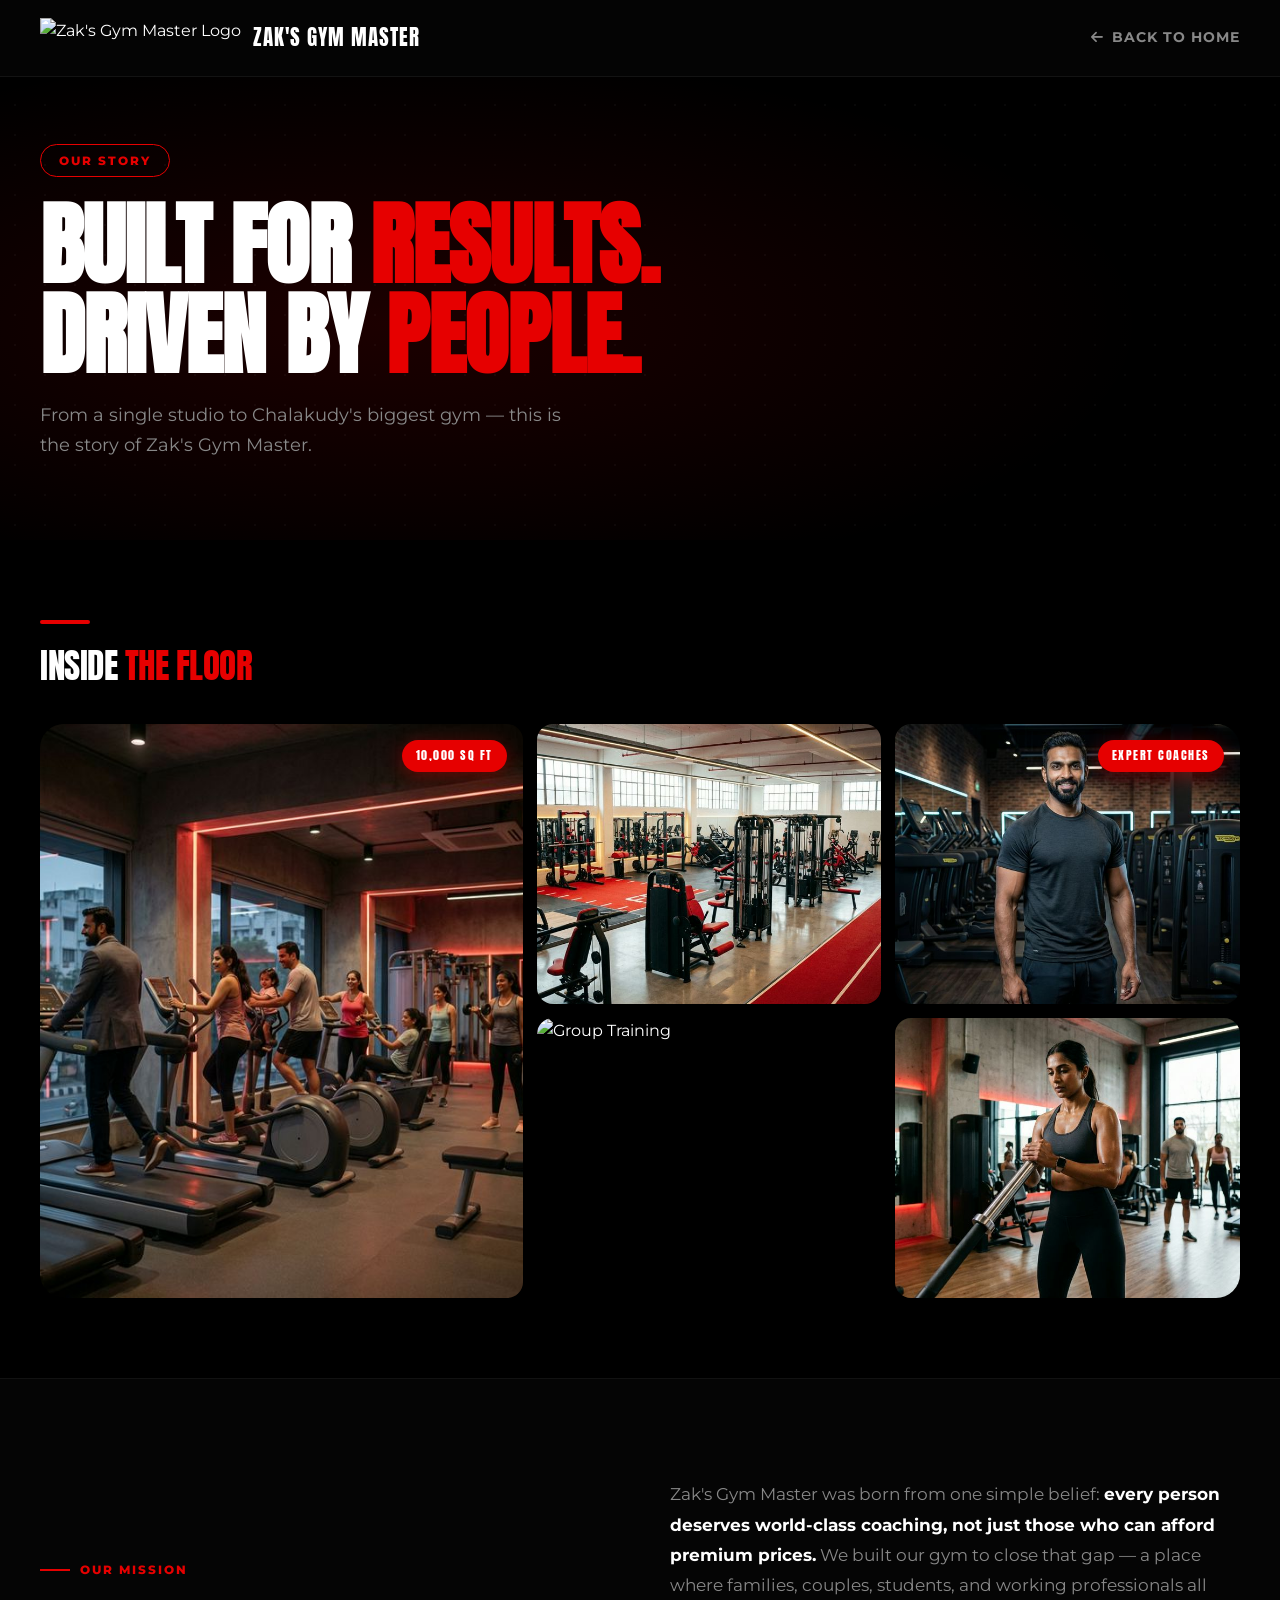
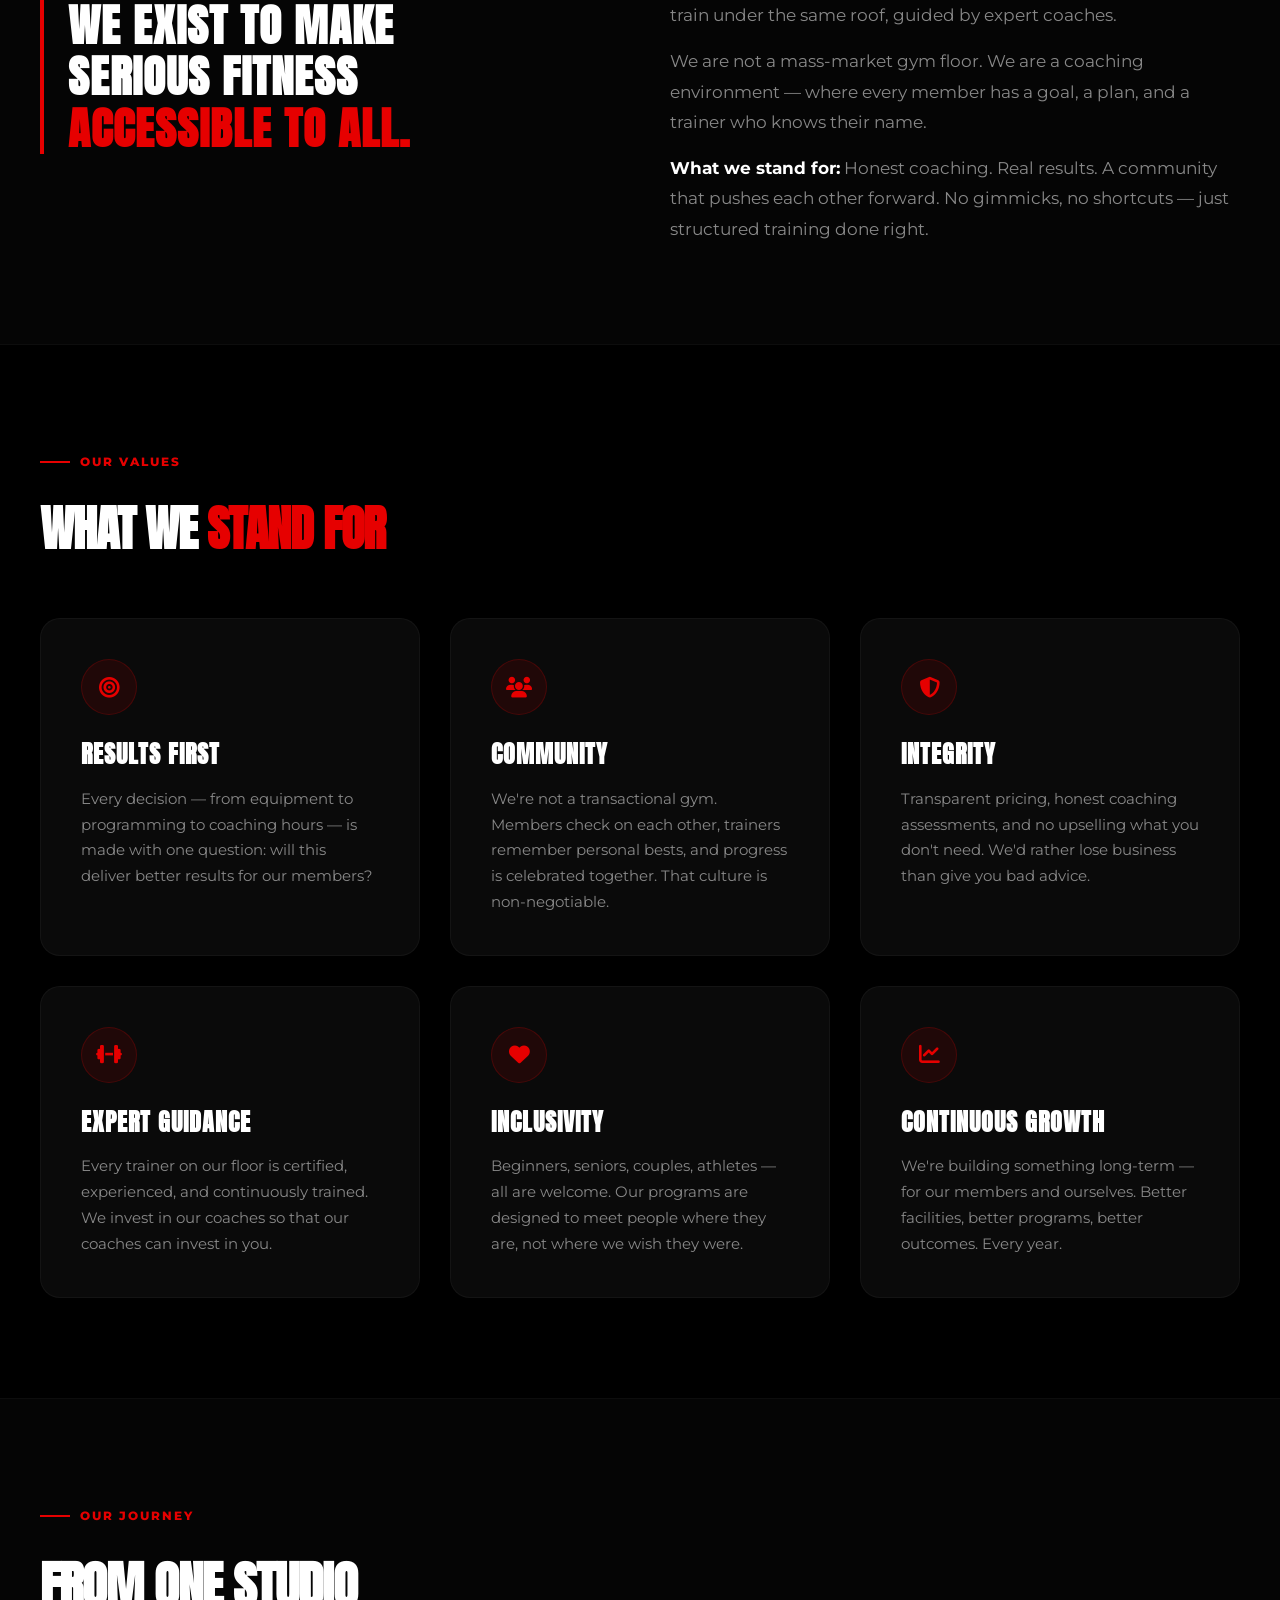
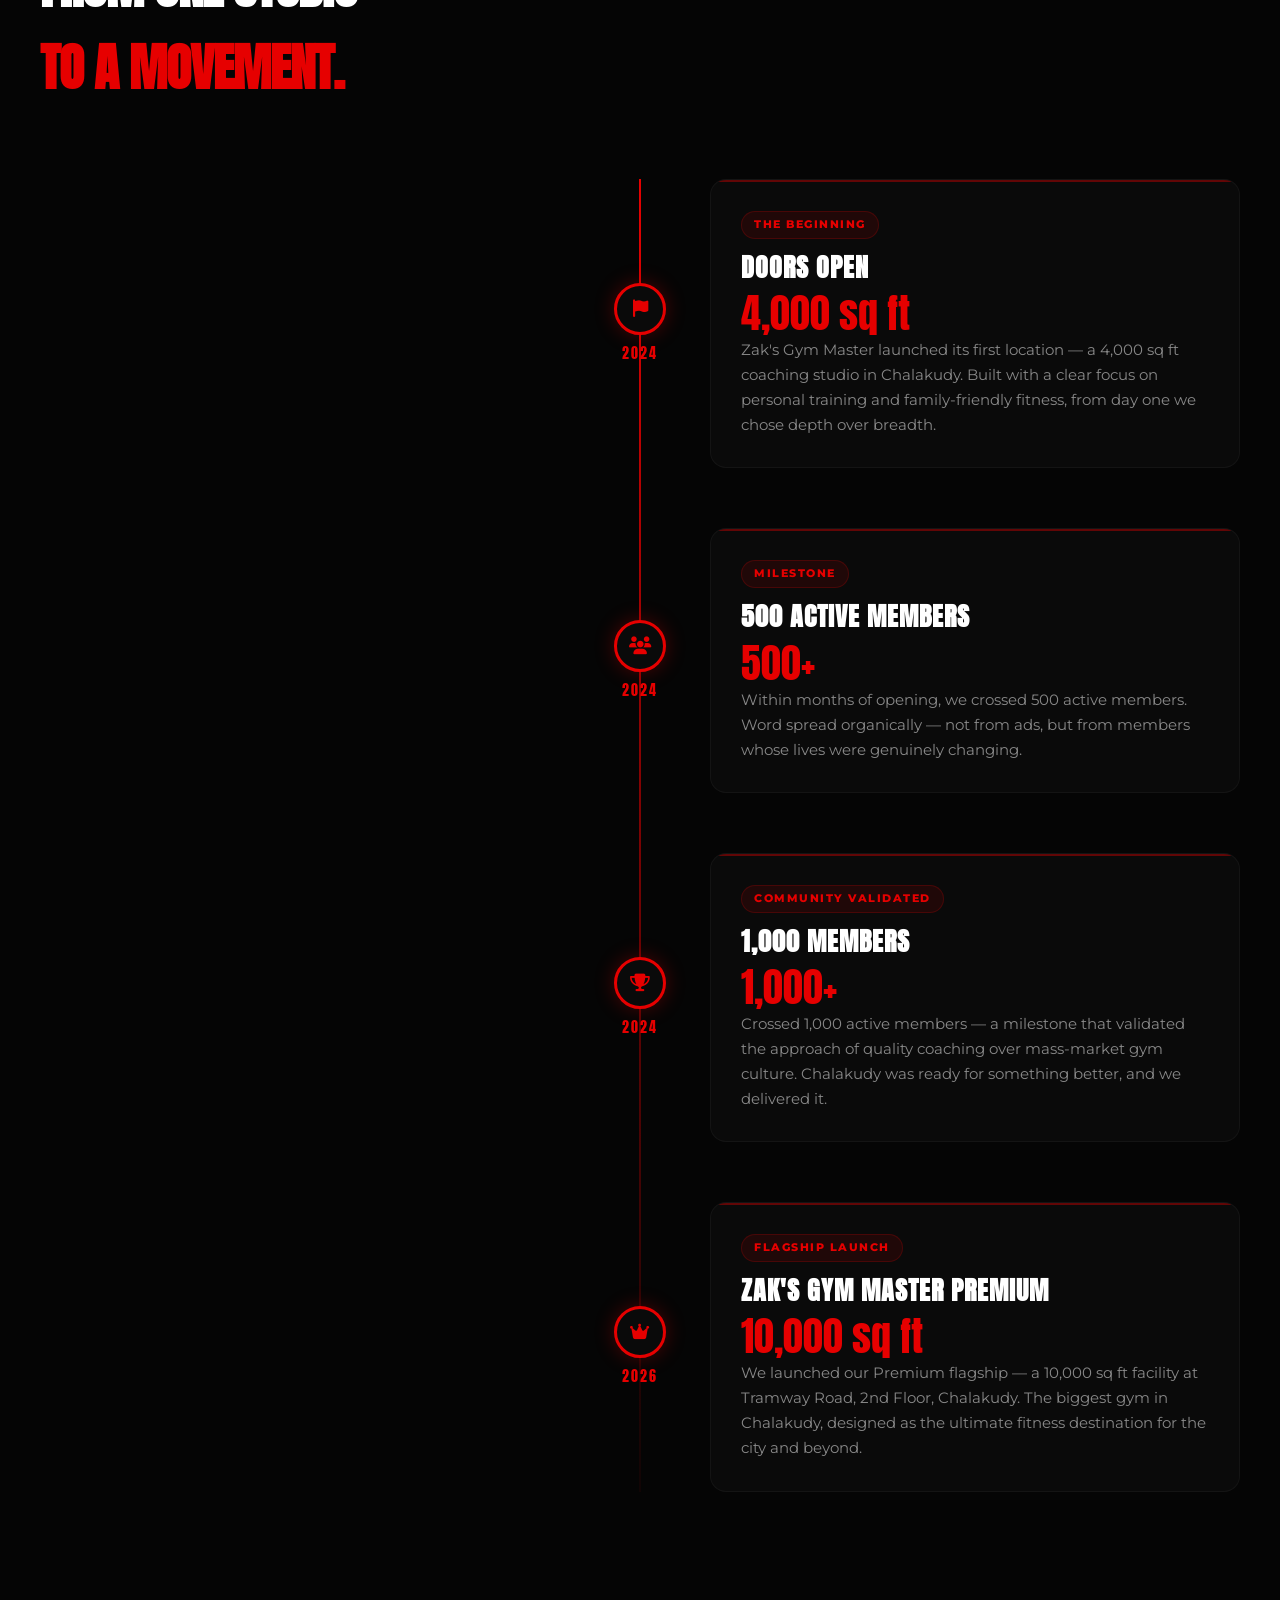
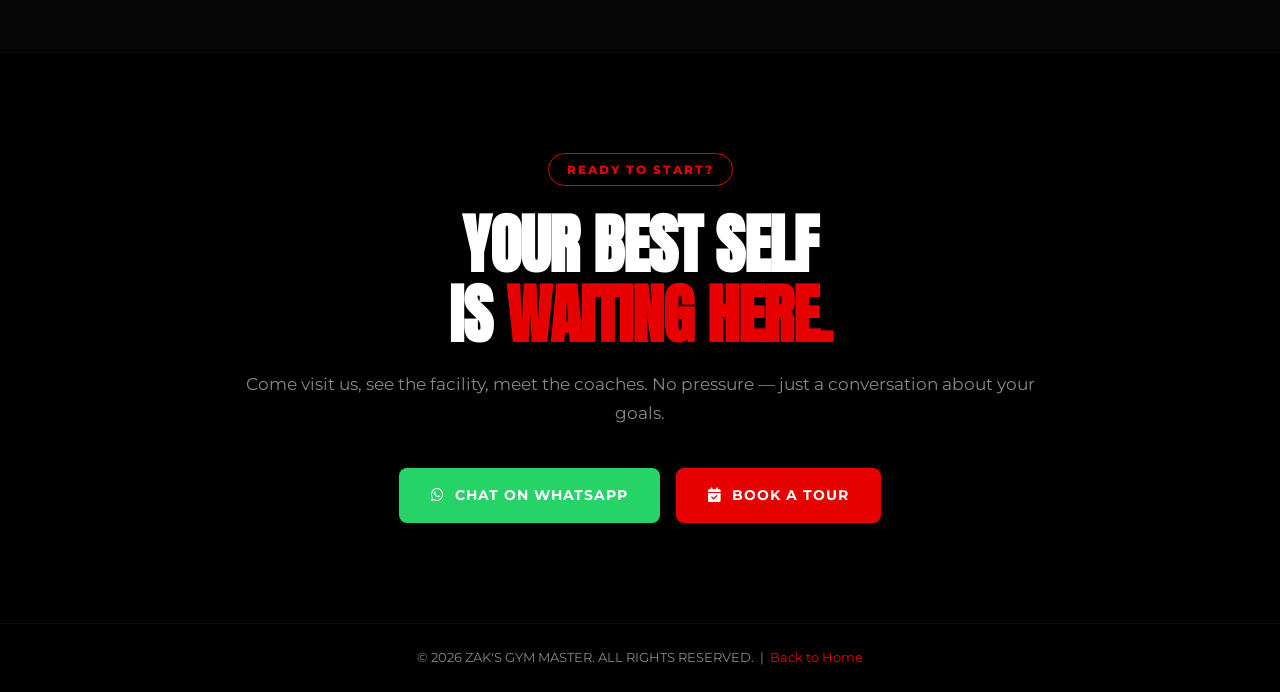
==== about.html @ ef3f268d "Fix favicon aspect ratio with square icon assets" ====
<!DOCTYPE html>
<html lang="en">

<head>
    <meta charset="UTF-8">
    <meta name="viewport" content="width=device-width, initial-scale=1.0">
    <title>About Us | Zak's Gym Master</title>
    <meta name="description" content="Learn the story behind Zak's Gym Master — our mission, values, and the journey from a 4,000 sq ft studio to Chalakudy's biggest gym at 10,000 sq ft.">
    <link rel="icon" type="image/png" sizes="32x32" href="favicon-32x32.png">
    <link rel="icon" type="image/png" href="favicon.png">
    <link rel="apple-touch-icon" sizes="180x180" href="apple-touch-icon.png">

    <!-- Google Fonts -->
    <link rel="preconnect" href="https://fonts.googleapis.com">
    <link rel="preconnect" href="https://fonts.gstatic.com" crossorigin>
    <link href="https://fonts.googleapis.com/css2?family=Anton&family=Inter:wght@400;500;600&family=Montserrat:wght@600;700;800;900&display=swap" rel="stylesheet">

    <!-- FontAwesome -->
    <link rel="stylesheet" href="https://cdnjs.cloudflare.com/ajax/libs/font-awesome/6.4.0/css/all.min.css">

    <!-- Shared CSS -->
    <link rel="stylesheet" href="style.css">

    <style>
        /* ─── Page-level resets & tokens ─── */
        :root {
            --primary-red: #e60000;
            --bg-black: #050505;
            --bg-card: #0a0a0a;
            --text-white: #ffffff;
            --text-gray: #888;
            --font-display: 'Anton', sans-serif;
            --font-body: 'Montserrat', sans-serif;
        }
        *, *::before, *::after { box-sizing: border-box; margin: 0; padding: 0; }
        body { background: var(--bg-black); color: var(--text-white); font-family: var(--font-body); }

        /* ─── Nav (minimal, consistent with main) ─── */
        .about-nav {
            position: fixed; top: 0; left: 0; right: 0; z-index: 1000;
            background: rgba(5,5,5,0.95);
            backdrop-filter: blur(20px);
            border-bottom: 1px solid rgba(255,255,255,0.06);
            padding: 18px 40px;
            display: flex; align-items: center; justify-content: space-between;
        }
        .about-nav .logo-wrap { display: flex; align-items: center; gap: 12px; text-decoration: none; }
        .about-nav .logo-wrap img { height: 40px; }
        .about-nav .logo-wrap span {
            font-family: var(--font-display); font-size: 1.3rem; color: #fff; letter-spacing: 1px;
        }
        .about-nav .back-btn {
            display: inline-flex; align-items: center; gap: 8px;
            color: var(--text-gray); text-decoration: none; font-size: 0.85rem;
            font-weight: 700; text-transform: uppercase; letter-spacing: 1px;
            transition: color 0.3s;
        }
        .about-nav .back-btn:hover { color: #fff; }

        /* ─── Hero ─── */
        .about-hero {
            min-height: 60vh;
            display: flex; align-items: flex-end;
            padding: 140px 40px 80px;
            position: relative; overflow: hidden;
            background: #000;
        }
        .about-hero::before {
            content: '';
            position: absolute; inset: 0;
            background: radial-gradient(ellipse at 30% 60%, rgba(230,0,0,0.12) 0%, transparent 60%);
        }
        .about-hero-grid-bg {
            position: absolute; inset: 0; opacity: 0.04;
            background-image: radial-gradient(rgba(255,255,255,0.8) 1px, transparent 1px);
            background-size: 30px 30px;
        }
        .about-hero-content { position: relative; z-index: 2; max-width: 1200px; margin: 0 auto; width:100%; }
        .about-hero-eyebrow {
            display: inline-block;
            border: 1px solid var(--primary-red); color: var(--primary-red);
            font-size: 0.75rem; font-weight: 800; letter-spacing: 2px; text-transform: uppercase;
            padding: 6px 18px; border-radius: 50px; margin-bottom: 24px;
        }
        .about-hero-title {
            font-family: var(--font-display);
            font-size: clamp(3rem, 7vw, 6rem);
            line-height: 1; text-transform: uppercase; letter-spacing: -1px;
            margin-bottom: 20px;
        }
        .about-hero-title .red { color: var(--primary-red); }
        .about-hero-subtitle {
            color: var(--text-gray); font-size: 1.1rem; max-width: 550px; line-height: 1.7;
        }

        /* ─── Sections ─── */
        .about-section { padding: 100px 40px; }
        .about-section .inner { max-width: 1200px; margin: 0 auto; }

        /* ─── Section label ─── */
        .section-label {
            display: inline-flex; align-items: center; gap: 10px;
            color: var(--primary-red); font-size: 0.75rem; font-weight: 800;
            letter-spacing: 2px; text-transform: uppercase; margin-bottom: 20px;
        }
        .section-label::before {
            content: ''; display: block; width: 30px; height: 2px;
            background: var(--primary-red);
        }

        /* ─── Mission ─── */
        .mission-grid {
            display: grid; grid-template-columns: 1fr 1fr; gap: 60px; align-items: center;
        }
        @media(max-width:900px){ .mission-grid { grid-template-columns: 1fr; } }

        .mission-quote {
            font-family: var(--font-display);
            font-size: clamp(2rem, 3.5vw, 3rem);
            line-height: 1.15; text-transform: uppercase;
            border-left: 4px solid var(--primary-red); padding-left: 24px;
        }
        .mission-body { color: var(--text-gray); font-size: 1.05rem; line-height: 1.8; }
        .mission-body p + p { margin-top: 16px; }
        .mission-body strong { color: #fff; }

        /* ─── Values ─── */
        .values-section { background: #000; border-top: 1px solid rgba(255,255,255,0.05); border-bottom: 1px solid rgba(255,255,255,0.05); }
        .values-grid {
            display: grid; grid-template-columns: repeat(3, 1fr); gap: 30px; margin-top: 50px;
        }
        @media(max-width:900px){ .values-grid { grid-template-columns: 1fr; } }

        .value-card {
            background: var(--bg-card);
            border: 1px solid rgba(255,255,255,0.04);
            border-radius: 20px; padding: 40px;
            position: relative; overflow: hidden;
            transition: all 0.4s ease;
        }
        .value-card::before {
            content: ''; position: absolute; top: 0; left: 0; right: 0; height: 3px;
            background: var(--primary-red); opacity: 0; transition: opacity 0.4s;
        }
        .value-card:hover { border-color: rgba(230,0,0,0.25); transform: translateY(-6px); }
        .value-card:hover::before { opacity: 1; }

        .value-icon {
            width: 56px; height: 56px; border-radius: 50%;
            background: rgba(230,0,0,0.1); border: 1px solid rgba(230,0,0,0.2);
            display: flex; align-items: center; justify-content: center;
            color: var(--primary-red); font-size: 1.3rem; margin-bottom: 20px;
            transition: all 0.4s;
        }
        .value-card:hover .value-icon { background: var(--primary-red); color: #fff; }

        .value-title {
            font-family: var(--font-display); font-size: 1.5rem;
            text-transform: uppercase; margin-bottom: 12px;
        }
        .value-desc { color: var(--text-gray); font-size: 0.95rem; line-height: 1.7; }

        /* ─── Timeline ─── */
        .timeline-section { background: var(--bg-black); }
        .timeline-title {
            font-family: var(--font-display);
            font-size: clamp(2rem, 4vw, 3.5rem);
            text-transform: uppercase; letter-spacing: -1px;
            margin-bottom: 70px;
        }
        .timeline { position: relative; }
        .timeline::before {
            content: ''; position: absolute;
            left: 50%; transform: translateX(-50%);
            top: 0; bottom: 0; width: 2px;
            background: linear-gradient(to bottom, var(--primary-red), rgba(230,0,0,0.05));
        }
        @media(max-width:768px){ .timeline::before { left: 20px; } }

        .timeline-item {
            display: grid; grid-template-columns: 1fr 60px 1fr;
            gap: 0; align-items: center; margin-bottom: 60px;
        }
        @media(max-width:768px){
            .timeline-item { grid-template-columns: 60px 1fr; }
            .timeline-left { display: none; }
        }

        .timeline-left { text-align: right; padding-right: 40px; }
        .timeline-right { padding-left: 40px; }
        .timeline-item.alt .timeline-left { order: 3; text-align: left; padding-left: 40px; padding-right: 0; }
        .timeline-item.alt .timeline-center { order: 2; }
        .timeline-item.alt .timeline-right { order: 1; text-align: right; padding-right: 40px; padding-left: 0; }
        @media(max-width:768px){
            .timeline-item.alt .timeline-left { display: none; }
            .timeline-item.alt .timeline-right { order: 2; text-align: left; padding-left: 40px; padding-right: 0; }
            .timeline-item.alt .timeline-center { order: 1; }
        }

        .timeline-center { display: flex; flex-direction: column; align-items: center; position: relative; }
        .timeline-dot {
            width: 52px; height: 52px; border-radius: 50%;
            background: var(--bg-card); border: 3px solid var(--primary-red);
            display: flex; align-items: center; justify-content: center;
            color: var(--primary-red); font-size: 1.1rem;
            box-shadow: 0 0 20px rgba(230,0,0,0.3); z-index: 2;
            flex-shrink: 0;
        }
        .timeline-year {
            font-family: var(--font-display); font-size: 0.85rem;
            color: var(--primary-red); letter-spacing: 2px; text-transform: uppercase;
            margin-top: 8px; white-space: nowrap;
        }

        .timeline-card {
            background: var(--bg-card); border: 1px solid rgba(255,255,255,0.04);
            border-radius: 16px; padding: 30px;
            transition: all 0.4s; position:relative; overflow:hidden;
        }
        .timeline-card::after {
            content:''; position:absolute; top:0; left:0; right:0; height:2px;
            background: var(--primary-red); opacity:0.4;
        }
        .timeline-card:hover { border-color: rgba(230,0,0,0.3); transform: scale(1.02); }
        .timeline-card .tc-tag {
            display: inline-block; background: rgba(230,0,0,0.1); border: 1px solid rgba(230,0,0,0.2);
            color: var(--primary-red); font-size: 0.7rem; font-weight: 800;
            letter-spacing: 1.5px; text-transform: uppercase; padding: 4px 12px;
            border-radius: 50px; margin-bottom: 14px;
        }
        .timeline-card h3 {
            font-family: var(--font-display); font-size: 1.6rem;
            text-transform: uppercase; line-height: 1.1; margin-bottom: 10px;
        }
        .timeline-card p { color: var(--text-gray); font-size: 0.95rem; line-height: 1.65; }
        .timeline-card .stat {
            font-family: var(--font-display); font-size: 2.5rem;
            color: var(--primary-red); line-height: 1; margin: 12px 0 4px;
        }

        /* ─── CTA Banner ─── */
        .about-cta-section {
            padding: 100px 40px;
            background: #000;
            border-top: 1px solid rgba(255,255,255,0.05);
        }
        .about-cta-inner {
            max-width: 800px; margin: 0 auto; text-align: center;
        }
        .about-cta-title {
            font-family: var(--font-display); font-size: clamp(2.5rem, 5vw, 4rem);
            text-transform: uppercase; letter-spacing: -1px; line-height: 1.1;
            margin-bottom: 20px;
        }
        .about-cta-title .red { color: var(--primary-red); }
        .about-cta-sub {
            color: var(--text-gray); font-size: 1.05rem; line-height: 1.7; margin-bottom: 40px;
        }
        .cta-row { display: flex; gap: 16px; justify-content: center; flex-wrap: wrap; }

        .btn-wa {
            display: inline-flex; align-items: center; gap: 10px;
            background: #25D366; color: #fff;
            padding: 16px 32px; border-radius: 8px;
            font-family: var(--font-body); font-weight: 700; font-size: 0.9rem;
            text-transform: uppercase; letter-spacing: 1px; text-decoration: none;
            transition: all 0.3s;
        }
        .btn-wa:hover { background: #1ebe5c; box-shadow: 0 10px 20px rgba(37,211,102,0.3); transform: translateY(-2px); }

        .btn-tour {
            display: inline-flex; align-items: center; gap: 10px;
            background: var(--primary-red); color: #fff;
            padding: 16px 32px; border-radius: 8px;
            font-family: var(--font-body); font-weight: 700; font-size: 0.9rem;
            text-transform: uppercase; letter-spacing: 1px; text-decoration: none;
            transition: all 0.3s;
        }
        .btn-tour:hover { background: #cc0000; box-shadow: 0 10px 20px rgba(230,0,0,0.3); transform: translateY(-2px); }

        /* ─── Footer strip ─── */
        .about-footer {
            background: #000; border-top: 1px solid rgba(255,255,255,0.05);
            padding: 24px 40px; text-align: center;
            color: var(--text-gray); font-size: 0.8rem;
        }
        .about-footer a { color: var(--primary-red); text-decoration: none; }
    </style>
</head>

<body>

    <!-- Nav -->
    <nav class="about-nav">
        <a href="index.html" class="logo-wrap">
            <img src="gymmaster.png" alt="Zak's Gym Master Logo">
            <span>ZAK'S GYM MASTER</span>
        </a>
        <a href="index.html" class="back-btn">
            <i class="fas fa-arrow-left"></i> Back to Home
        </a>
    </nav>

    <!-- Hero -->
    <section class="about-hero">
        <div class="about-hero-grid-bg"></div>
        <div class="about-hero-content">
            <div class="about-hero-eyebrow">Our Story</div>
            <h1 class="about-hero-title">
                Built For <span class="red">Results.</span><br>Driven By <span class="red">People.</span>
            </h1>
            <p class="about-hero-subtitle">
                From a single studio to Chalakudy's biggest gym — this is the story of Zak's Gym Master.
            </p>
        </div>
    </section>

    <!-- Image Collage -->
    <section style="background:#000; padding: 80px 40px;">
        <div style="max-width:1200px; margin:0 auto;">

            <style>
                .collage-grid {
                    display: grid;
                    grid-template-columns: 1.4fr 1fr 1fr;
                    grid-template-rows: 280px 280px;
                    gap: 14px;
                    border-radius: 24px;
                    overflow: hidden;
                }
                @media(max-width:768px){
                    .collage-grid {
                        grid-template-columns: 1fr 1fr;
                        grid-template-rows: 220px 220px 220px;
                    }
                }
                @media(max-width:480px){
                    .collage-grid { grid-template-columns: 1fr; grid-template-rows: auto; }
                }
                .collage-cell {
                    position: relative; overflow: hidden; border-radius: 16px;
                    cursor: pointer;
                }
                .collage-cell img {
                    width: 100%; height: 100%; object-fit: cover;
                    transition: transform 0.6s ease;
                    display: block;
                }
                .collage-cell:hover img { transform: scale(1.07); }
                .collage-cell .overlay {
                    position: absolute; inset:0;
                    background: linear-gradient(to top, rgba(0,0,0,0.7) 0%, transparent 50%);
                    opacity: 0; transition: opacity 0.4s;
                }
                .collage-cell:hover .overlay { opacity: 1; }
                .collage-cell .cell-label {
                    position: absolute; bottom: 16px; left: 18px; right: 18px;
                    font-family: var(--font-display); font-size: 1.1rem; color: #fff;
                    text-transform: uppercase; letter-spacing: 1px;
                    opacity: 0; transform: translateY(10px); transition: all 0.4s;
                }
                .collage-cell:hover .cell-label { opacity: 1; transform: translateY(0); }

                /* big hero cell spans 2 rows */
                .collage-cell-hero { grid-row: span 2; }

                /* stat badge */
                .collage-badge {
                    position: absolute; top: 16px; right: 16px;
                    background: var(--primary-red); color: #fff;
                    font-family: var(--font-display); font-size: 0.75rem;
                    letter-spacing: 1.5px; text-transform: uppercase;
                    padding: 6px 14px; border-radius: 50px;
                    box-shadow: 0 4px 20px rgba(230,0,0,0.4);
                }
                /* red line accent */
                .collage-accent-bar {
                    width: 50px; height: 4px; background: var(--primary-red);
                    border-radius: 2px; margin-bottom: 14px;
                }
            </style>

            <div class="collage-accent-bar"></div>
            <p style="font-family:var(--font-display); font-size:clamp(1.5rem,3vw,2.2rem);
                      text-transform:uppercase; letter-spacing:-0.5px; margin-bottom:30px;">
                Inside <span style="color:var(--primary-red);">The Floor</span>
            </p>

            <div class="collage-grid">

                <!-- Big hero cell — left, spans 2 rows -->
                <div class="collage-cell collage-cell-hero">
                    <img src="assets/gym_hero_indian_1771616473307.png" alt="Zak's Gym Master floor">
                    <div class="overlay"></div>
                    <div class="collage-badge">10,000 sq ft</div>
                    <div class="cell-label">The Main Floor</div>
                </div>

                <!-- Top-right -->
                <div class="collage-cell">
                    <img src="assets/gym_interior_red_machines_1771619361464.png" alt="Equipment">
                    <div class="overlay"></div>
                    <div class="cell-label">Premium Equipment</div>
                </div>

                <!-- Top far-right -->
                <div class="collage-cell">
                    <img src="assets/indian_premium_trainer_1771621158771.png" alt="Personal Training">
                    <div class="overlay"></div>
                    <div class="collage-badge">Expert Coaches</div>
                    <div class="cell-label">1-on-1 Training</div>
                </div>

                <!-- Bottom-right -->
                <div class="collage-cell">
                    <img src="assets/indian_group_training_premium.png" alt="Group Training">
                    <div class="overlay"></div>
                    <div class="cell-label">Group Training</div>
                </div>

                <!-- Bottom far-right -->
                <div class="collage-cell">
                    <img src="assets/indian_lady_training_gym_1771619327419.png" alt="Members Training">
                    <div class="overlay"></div>
                    <div class="cell-label">For Everyone</div>
                </div>

            </div>
        </div>
    </section>

    <!-- Mission -->

    <section class="about-section" style="background: var(--bg-black); border-top: 1px solid rgba(255,255,255,0.05);">
        <div class="inner">
            <div class="mission-grid">
                <div>
                    <div class="section-label">Our Mission</div>
                    <h2 class="mission-quote">
                        We exist to make<br>serious fitness<br><span style="color:var(--primary-red);">accessible to all.</span>
                    </h2>
                </div>
                <div class="mission-body">
                    <p>Zak's Gym Master was born from one simple belief: <strong>every person deserves world-class coaching, not just those who can afford premium prices.</strong> We built our gym to close that gap — a place where families, couples, students, and working professionals all train under the same roof, guided by expert coaches.</p>
                    <p>We are not a mass-market gym floor. We are a coaching environment — where every member has a goal, a plan, and a trainer who knows their name.</p>
                    <p><strong>What we stand for:</strong> Honest coaching. Real results. A community that pushes each other forward. No gimmicks, no shortcuts — just structured training done right.</p>
                </div>
            </div>
        </div>
    </section>

    <!-- Values -->
    <section class="about-section values-section">
        <div class="inner">
            <div class="section-label">Our Values</div>
            <h2 style="font-family:var(--font-display); font-size:clamp(2rem,4vw,3rem); text-transform:uppercase; letter-spacing:-1px; margin-bottom:0;">
                What We <span style="color:var(--primary-red);">Stand For</span>
            </h2>
            <div class="values-grid">
                <div class="value-card">
                    <div class="value-icon"><i class="fas fa-bullseye"></i></div>
                    <h3 class="value-title">Results First</h3>
                    <p class="value-desc">Every decision — from equipment to programming to coaching hours — is made with one question: will this deliver better results for our members?</p>
                </div>
                <div class="value-card">
                    <div class="value-icon"><i class="fas fa-users"></i></div>
                    <h3 class="value-title">Community</h3>
                    <p class="value-desc">We're not a transactional gym. Members check on each other, trainers remember personal bests, and progress is celebrated together. That culture is non-negotiable.</p>
                </div>
                <div class="value-card">
                    <div class="value-icon"><i class="fas fa-shield-alt"></i></div>
                    <h3 class="value-title">Integrity</h3>
                    <p class="value-desc">Transparent pricing, honest coaching assessments, and no upselling what you don't need. We'd rather lose business than give you bad advice.</p>
                </div>
                <div class="value-card">
                    <div class="value-icon"><i class="fas fa-dumbbell"></i></div>
                    <h3 class="value-title">Expert Guidance</h3>
                    <p class="value-desc">Every trainer on our floor is certified, experienced, and continuously trained. We invest in our coaches so that our coaches can invest in you.</p>
                </div>
                <div class="value-card">
                    <div class="value-icon"><i class="fas fa-heart"></i></div>
                    <h3 class="value-title">Inclusivity</h3>
                    <p class="value-desc">Beginners, seniors, couples, athletes — all are welcome. Our programs are designed to meet people where they are, not where we wish they were.</p>
                </div>
                <div class="value-card">
                    <div class="value-icon"><i class="fas fa-chart-line"></i></div>
                    <h3 class="value-title">Continuous Growth</h3>
                    <p class="value-desc">We're building something long-term — for our members and ourselves. Better facilities, better programs, better outcomes. Every year.</p>
                </div>
            </div>
        </div>
    </section>

    <!-- Timeline -->
    <section class="about-section timeline-section">
        <div class="inner">
            <div class="section-label">Our Journey</div>
            <h2 class="timeline-title">From One Studio<br><span style="color:var(--primary-red);">To A Movement.</span></h2>
            <div class="timeline">

                <!-- 1: Founded -->
                <div class="timeline-item">
                    <div class="timeline-left">
                        <!-- empty on right-side items -->
                    </div>
                    <div class="timeline-center">
                        <div class="timeline-dot"><i class="fas fa-flag"></i></div>
                        <div class="timeline-year">2024</div>
                    </div>
                    <div class="timeline-right">
                        <div class="timeline-card">
                            <span class="tc-tag">The Beginning</span>
                            <h3>Doors Open</h3>
                            <div class="stat">4,000 sq ft</div>
                            <p>Zak's Gym Master launched its first location — a 4,000 sq ft coaching studio in Chalakudy. Built with a clear focus on personal training and family-friendly fitness, from day one we chose depth over breadth.</p>
                        </div>
                    </div>
                </div>

                <!-- 2: 500 members -->
                <div class="timeline-item alt">
                    <div class="timeline-left">
                        <div class="timeline-card">
                            <span class="tc-tag">Milestone</span>
                            <h3>500 Active Members</h3>
                            <div class="stat">500+</div>
                            <p>Within months of opening, we crossed 500 active members. Word spread organically — not from ads, but from members whose lives were genuinely changing.</p>
                        </div>
                    </div>
                    <div class="timeline-center">
                        <div class="timeline-dot"><i class="fas fa-users"></i></div>
                        <div class="timeline-year">2024</div>
                    </div>
                    <div class="timeline-right"></div>
                </div>

                <!-- 3: 1000 members -->
                <div class="timeline-item">
                    <div class="timeline-left"></div>
                    <div class="timeline-center">
                        <div class="timeline-dot"><i class="fas fa-trophy"></i></div>
                        <div class="timeline-year">2024</div>
                    </div>
                    <div class="timeline-right">
                        <div class="timeline-card">
                            <span class="tc-tag">Community Validated</span>
                            <h3>1,000 Members</h3>
                            <div class="stat">1,000+</div>
                            <p>Crossed 1,000 active members — a milestone that validated the approach of quality coaching over mass-market gym culture. Chalakudy was ready for something better, and we delivered it.</p>
                        </div>
                    </div>
                </div>

                <!-- 4: Premium launch -->
                <div class="timeline-item alt">
                    <div class="timeline-left">
                        <div class="timeline-card">
                            <span class="tc-tag">Flagship Launch</span>
                            <h3>Zak's Gym Master Premium</h3>
                            <div class="stat">10,000 sq ft</div>
                            <p>We launched our Premium flagship — a 10,000 sq ft facility at Tramway Road, 2nd Floor, Chalakudy. The biggest gym in Chalakudy, designed as the ultimate fitness destination for the city and beyond.</p>
                        </div>
                    </div>
                    <div class="timeline-center">
                        <div class="timeline-dot"><i class="fas fa-crown"></i></div>
                        <div class="timeline-year">2026</div>
                    </div>
                    <div class="timeline-right"></div>
                </div>

            </div>
        </div>
    </section>

    <!-- CTA -->
    <section class="about-cta-section">
        <div class="about-cta-inner">
            <div style="display:inline-block; border:1px solid var(--primary-red); color:var(--primary-red); font-size:0.75rem; font-weight:800; letter-spacing:2px; text-transform:uppercase; padding:6px 18px; border-radius:50px; margin-bottom:24px;">
                Ready to Start?
            </div>
            <h2 class="about-cta-title">
                Your Best Self<br>Is <span class="red">Waiting Here.</span>
            </h2>
            <p class="about-cta-sub">
                Come visit us, see the facility, meet the coaches. No pressure — just a conversation about your goals.
            </p>
            <div class="cta-row">
                <a href="https://api.whatsapp.com/send/?phone=917509577577&text=Hi%21+I%27d+like+to+know+more+about+Zak%27s+Gym+Master.&type=phone_number&app_absent=0"
                   target="_blank" class="btn-wa">
                    <i class="fab fa-whatsapp"></i> Chat on WhatsApp
                </a>
                <a href="index.html#contact" class="btn-tour">
                    <i class="fas fa-calendar-check"></i> Book a Tour
                </a>
            </div>
        </div>
    </section>

    <!-- Footer strip -->
    <footer class="about-footer">
        &copy; <span id="yr"></span> ZAK'S GYM MASTER. ALL RIGHTS RESERVED.
        &nbsp;|&nbsp; <a href="index.html">Back to Home</a>
    </footer>

    <script>document.getElementById('yr').textContent = new Date().getFullYear();</script>
</body>
</html>
---- style.css ----
:root {
    --primary-red: #E60000;
    /* Zak's Gym Master Red */
    --hover-red: #B30000;
    --bg-black: #000000;
    --bg-dark: #111111;
    --bg-card: #1A1A1A;
    --text-white: #FFFFFF;
    --text-gray: #A0A0A0;
    --text-dark: #333333;
    --font-heading: 'Montserrat', sans-serif;
    --font-display: 'Anton', sans-serif;
    --font-body: 'Inter', sans-serif;
}

* {
    margin: 0;
    padding: 0;
    box-sizing: border-box;
}

body {
    font-family: var(--font-body);
    background-color: var(--bg-black);
    color: var(--text-white);
    line-height: 1.6;
    overflow-x: hidden;
}

/* Typography */
h1,
h2,
h3,
h4,
h5,
h6 {
    font-family: var(--font-heading);
    font-weight: 800;
    text-transform: uppercase;
    letter-spacing: 1px;
    margin-bottom: 1rem;
}

a {
    text-decoration: none;
    color: var(--text-white);
    transition: all 0.3s ease;
}

ul {
    list-style: none;
}

/* Utilities */
.container {
    max-width: 1200px;
    margin: 0 auto;
    padding: 0 20px;
}

.text-red {
    color: var(--primary-red);
}

.section-title {
    font-size: 3rem;
    font-family: var(--font-display);
    text-align: center;
    margin-bottom: 3rem;
    position: relative;
    padding-bottom: 15px;
    letter-spacing: 1px;
}

.section-title::after {
    content: '';
    position: absolute;
    bottom: 0;
    left: 50%;
    transform: translateX(-50%);
    width: 60px;
    height: 4px;
    background-color: var(--primary-red);
}

.section-padding {
    padding: 100px 0;
}

@media (max-width: 768px) {
    .section-padding {
        padding: 60px 0;
    }
}

/* Buttons */
.btn {
    display: inline-block;
    padding: 15px 35px;
    background-color: var(--primary-red);
    color: var(--text-white);
    font-family: var(--font-body);
    /* Use the subtle body font */
    font-weight: 600;
    /* Less bold */
    font-size: 0.95rem;
    text-transform: uppercase;
    border-radius: 50px;
    border: 2px solid var(--primary-red);
    cursor: pointer;
    transition: all 0.3s ease;
    letter-spacing: 0.5px;
}

.btn:hover {
    background-color: transparent;
    color: var(--primary-red);
    box-shadow: 0 0 15px rgba(230, 0, 0, 0.4);
}

.btn-secondary {
    background-color: transparent;
    color: var(--text-white);
    border: 2px solid var(--text-gray);
}

.btn-secondary:hover {
    border-color: var(--primary-red);
    color: var(--primary-red);
}

/* Header & Nav */
header {
    position: fixed;
    top: 0;
    left: 0;
    width: 100%;
    background-color: transparent;
    z-index: 1000;
    padding: 30px 0;
    transition: padding 0.3s ease, background-color 0.3s ease, box-shadow 0.3s ease, border-bottom 0.3s ease;
    border-bottom: 1px solid transparent;
}

header.scrolled {
    padding: 15px 0;
    background-color: rgba(0, 0, 0, 0.95);
    box-shadow: 0 2px 20px rgba(0, 0, 0, 0.8);
    border-bottom: 1px solid rgba(255, 255, 255, 0.05);
}

.nav-container {
    display: flex;
    justify-content: space-between;
    align-items: center;
}

.logo img {
    height: 50px;
    transition: all 0.3s ease;
}

.nav-links {
    display: flex;
    gap: 30px;
}

.nav-links a {
    font-family: var(--font-body);
    font-weight: 600;
    font-size: 0.95rem;
    /* slightly larger to compensate for the narrower body font */
    letter-spacing: 0.5px;
    position: relative;
}

.nav-links a::after {
    content: '';
    position: absolute;
    bottom: -5px;
    left: 0;
    width: 0;
    height: 2px;
    background-color: var(--primary-red);
    transition: width 0.3s ease;
}

.nav-links a:hover::after,
.nav-links a.active::after {
    width: 100%;
}

.nav-links a:hover,
.nav-links a.active {
    color: var(--primary-red);
}

/* Mobile Menu Button */
.menu-btn {
    display: none;
    background: none;
    border: none;
    color: var(--text-white);
    font-size: 1.5rem;
    cursor: pointer;
}

/* Hero Section */
.hero {
    height: 100vh;
    min-height: 850px;
    display: flex;
    align-items: center;
    justify-content: center;
    position: relative;
    background: #000;
    overflow: hidden;
    padding-top: 80px;
    text-align: center;
}

/* Cinematic Background Text */
.hero-bg-text-large {
    position: absolute;
    top: 55%;
    left: 50%;
    transform: translate(-50%, -50%);
    font-size: clamp(8rem, 20vw, 22rem);
    font-family: var(--font-display);
    font-weight: 900;
    color: rgba(255, 255, 255, 0.03);
    white-space: nowrap;
    z-index: 1;
    pointer-events: none;
    letter-spacing: -5px;
    text-transform: uppercase;
}

/* Fittex Style Watermark Outline */
.hero-bg-watermark {
    position: absolute;
    top: 50%;
    left: 50%;
    transform: translate(-50%, -50%);
    font-size: clamp(12rem, 35vw, 40rem);
    font-family: var(--font-display);
    font-weight: 900;
    color: transparent;
    -webkit-text-stroke: 1.5px rgba(255, 255, 255, 0.05);
    /* Sharper, cleaner outline */
    white-space: nowrap;
    z-index: 1;
    pointer-events: none;
    letter-spacing: -15px;
    text-transform: uppercase;
    opacity: 0.6;
}

/* Localized Atmospheric Glows (Fittex Style) */
.hero::before {
    content: '';
    position: absolute;
    top: 10%;
    left: -10%;
    width: 50vw;
    height: 50vw;
    background: radial-gradient(circle, rgba(230, 0, 0, 0.1) 0%, transparent 70%);
    /* Switched to Red */
    filter: blur(100px);
    z-index: 2;
    pointer-events: none;
}

.hero::after {
    content: '';
    position: absolute;
    bottom: 5%;
    right: -5%;
    width: 45vw;
    height: 45vw;
    background: radial-gradient(circle, rgba(230, 0, 0, 0.15) 0%, transparent 70%);
    /* Mix of brand Red */
    filter: blur(100px);
    z-index: 2;
    pointer-events: none;
}

.hero-model-container {
    position: relative;
    z-index: 5;
    width: 100%;
    max-width: 1400px;
    margin: 0 auto;
    height: 100%;
    display: flex;
    flex-direction: column;
    align-items: center;
    justify-content: center;
}

.hero-model-wrapper {
    position: relative;
    width: 100%;
    max-width: 900px;
    margin-top: -5vh;
    display: flex;
    justify-content: center;
    align-items: center;
    z-index: 5;
    /* Ensure wrapper stays above the headline */
}

.hero-model-img {
    width: 100%;
    height: auto;
    max-height: 90vh;
    object-fit: contain;
    filter: drop-shadow(0 0 80px rgba(0, 0, 0, 1));
    animation: modelFadeIn 1.2s ease-out forwards;
    z-index: 5;
    position: relative;
}

@keyframes modelFadeIn {
    from {
        opacity: 0;
        transform: translateY(50px) scale(0.95);
    }

    to {
        opacity: 1;
        transform: translateY(0) scale(1);
    }
}

/* Precision Fittex Floating Badges */
.stat-badge {
    position: absolute;
    background: rgba(10, 10, 10, 0.95);
    backdrop-filter: blur(20px);
    border: 1px solid rgba(255, 255, 255, 0.15);
    padding: 18px 25px;
    border-radius: 24px;
    display: flex;
    flex-direction: column;
    align-items: center;
    gap: 4px;
    z-index: 15;
    box-shadow: 0 20px 50px rgba(0, 0, 0, 0.8);
    animation: badgeFloat 4s infinite ease-in-out;
    min-width: 100px;
}

.stat-badge:hover {
    transform: scale(1.1);
    border-color: var(--primary-red);
}

.stat-badge i {
    font-size: 1.5rem;
    color: var(--primary-red);
    /* Neon highlight */
    margin-bottom: 5px;
}

.stat-badge .badge-val {
    font-weight: 850;
    font-size: 1.5rem;
    color: #fff;
    font-family: var(--font-heading);
    line-height: 1;
}

.stat-badge .badge-label {
    font-size: 0.8rem;
    text-transform: uppercase;
    color: #888;
    letter-spacing: 2px;
    font-weight: 600;
}

@keyframes badgeFloat {

    0%,
    100% {
        transform: translateY(0);
    }

    50% {
        transform: translateY(-15px);
    }
}

/* Specific Badge Positions for Overlap Feel */
.badge-hours {
    top: 20%;
    left: 0%;
    animation-delay: 0s;
}

.badge-kcal {
    bottom: 15%;
    left: 15%;
    animation-delay: 1s;
}

.badge-poses {
    top: 30%;
    right: 0%;
    animation-delay: 0.5s;
}

.badge-sets {
    bottom: 10%;
    right: 20%;
    animation-delay: 1.5s;
}

/* Fittex Headline Lockup (The Vertical YOUR Column) */
.hero-headline-overlay {
    position: absolute;
    width: 100%;
    left: 0;
    top: 40%;
    /* Repositioned to sit behind the head */
    transform: translateY(-50%);
    z-index: 3;
    /* Lowered to sit behind the model */
    pointer-events: none;
}

.hero-title-grid {
    font-size: clamp(4.5rem, 11vw, 12rem);
    font-family: var(--font-display);
    line-height: 0.82;
    letter-spacing: -4px;
    color: #fff;
    text-transform: uppercase;
    display: grid;
    grid-template-columns: 1fr;
    justify-items: center;
    /* 3D Depth Polish: Darken center where model overlaps */
    mask-image: radial-gradient(circle, rgba(0, 0, 0, 0.35) 0%, rgba(0, 0, 0, 1) 40%);
    -webkit-mask-image: radial-gradient(circle, rgba(0, 0, 0, 0.35) 0%, rgba(0, 0, 0, 1) 40%);
}

.hero-title-grid .row {
    display: flex;
    align-items: center;
    gap: 0.2em;
}

.hero-title-grid .highlight {
    color: var(--primary-red);
    /* Neon Fittex Lime */
    font-style: italic;
    /* From screenshot */
    text-shadow: 0 0 30px rgba(230, 0, 0, 0.4);
}

.hero-title-grid .outline-text {
    -webkit-text-stroke: 2px rgba(255, 255, 255, 0.5);
    color: transparent;
}

.hero-bottom-content {
    position: absolute;
    bottom: 50px;
    left: 0;
    width: 100%;
    display: flex;
    justify-content: space-between;
    align-items: center;
    padding: 0 80px;
    z-index: 30;
}

.hero-member-proof {
    display: flex;
    align-items: center;
    gap: 20px;
    background: rgba(255, 255, 255, 0.03);
    padding: 15px 25px;
    border-radius: 100px;
    border: 1px solid rgba(255, 255, 255, 0.05);
    backdrop-filter: blur(5px);
}

.hero-cta-section {
    display: flex;
    gap: 20px;
}

.hero-cta-section .btn-fittex-primary {
    background: var(--primary-red);
    color: #fff;
    padding: 22px 50px;
    font-size: 1.1rem;
    font-weight: 800;
    border: none;
    border-radius: 100px;
    box-shadow: 0 0 50px rgba(230, 0, 0, 0.2);
}

.hero-cta-section .btn-fittex-secondary {
    background: rgba(20, 20, 20, 0.8);
    color: #fff;
    padding: 22px 50px;
    font-size: 1.1rem;
    font-weight: 800;
    border: 1px solid rgba(255, 255, 255, 0.1);
    border-radius: 100px;
    backdrop-filter: blur(10px);
}

@media (max-width: 1024px) {
    .hero-bg-watermark {
        display: none;
    }

    .hero-title-grid {
        font-size: clamp(3rem, 8vw, 6rem);
    }

    .hero-bottom-content {
        position: relative;
        bottom: 0;
        flex-direction: column;
        gap: 40px;
        padding-bottom: 60px;
    }
}

@media (max-width: 768px) {
    .stat-badge {
        position: static;
        margin: 10px;
        transform: none !important;
    }

    .hero-model-wrapper {
        display: flex;
        flex-wrap: wrap;
        justify-content: center;
    }

    .hero-headline-overlay {
        position: relative;
        top: 0;
        transform: none;
        margin-top: 40px;
    }

    .hero-bg-text-large {
        display: none;
    }
}

.hero-bg-text {
    position: absolute;
    top: 50%;
    left: 50%;
    transform: translate(-50%, -40%);
    font-size: clamp(6rem, 15vw, 15rem);
    font-family: var(--font-display);
    font-weight: 900;
    color: transparent;
    -webkit-text-stroke: 1px rgba(255, 255, 255, 0.03);
    /* Made the stroke more subtle */
    white-space: nowrap;
    z-index: 2;
    pointer-events: none;
    letter-spacing: 5px;
}

.hero-container {
    z-index: 3;
    position: relative;
}

.hero-content {
    max-width: 1000px;
    margin: 0 auto;
    animation: fadeInUp 1s ease forwards;
    opacity: 0;
    transform: translateY(30px);
}

.hero-title {
    font-size: clamp(3.5rem, 6vw, 6rem);
    font-family: var(--font-display);
    line-height: 1.1;
    margin-bottom: 40px;
    letter-spacing: -1px;
    /* Completely removed text-shadow for a clean, flat 2D look */
}

.text-center {
    text-align: center;
}

.hero-buttons {
    display: flex;
    justify-content: center;
    gap: 20px;
}

.hero-buttons .btn-secondary:hover {
    background-color: var(--text-white) !important;
    color: #000 !important;
}

/* Floating Stats (Fittex Style) */
.floating-stats-container {
    position: absolute;
    width: 100%;
    height: 100%;
    top: 0;
    left: 0;
    pointer-events: none;
}

.stat-card {
    position: absolute;
    background: #111111;
    border: 1px solid rgba(255, 255, 255, 0.05);
    padding: 15px 25px;
    border-radius: 12px;
    display: flex;
    align-items: center;
    gap: 15px;
    box-shadow: 0 10px 30px rgba(0, 0, 0, 0.5);
    animation: float 4s ease-in-out infinite;
    backdrop-filter: blur(10px);
}

.stat-card i {
    color: var(--primary-red);
    font-size: 1.5rem;
    background: rgba(230, 0, 0, 0.1);
    padding: 10px;
    border-radius: 50%;
}

.stat-meta {
    display: flex;
    flex-direction: column;
}

.stat-label {
    font-size: 0.8rem;
    color: var(--text-gray);
    text-transform: uppercase;
    font-weight: 600;
}

.stat-value {
    font-size: 1.5rem;
    font-family: var(--font-display);
    font-weight: 800;
    color: var(--text-white);
    line-height: 1;
}

.stat-card-left {
    top: 15%;
    /* Moved up to avoid overlapping the hero headline */
    left: 15%;
    /* Brought closer as requested */
    transform: rotate(-10deg);
}

.stat-card-right {
    bottom: 30%;
    right: 10%;
    transform: rotate(5deg);
    animation-delay: 2s;
}

.hero-avatars {
    position: absolute;
    bottom: 10%;
    left: 5%;
    display: flex;
    flex-direction: column;
    gap: 10px;
}

.avatar-group {
    display: flex;
}

.avatar-group img {
    width: 45px;
    height: 45px;
    border-radius: 50%;
    border: 2px solid #000;
    margin-left: -15px;
    object-fit: cover;
}

.avatar-group img:first-child {
    margin-left: 0;
}

.avatar-text {
    color: #fff;
    font-size: 1.1rem;
    /* Slightly larger base size */
    font-family: var(--font-display);
    /* Use the display font for cleaner look */
    font-weight: 600;
}

.avatar-text strong {
    color: var(--primary-red);
    font-weight: 800;
    /* Extra bold for the number */
}

@keyframes float {
    0% {
        transform: translateY(0px) rotate(-5deg);
    }

    50% {
        transform: translateY(-15px) rotate(0deg);
    }

    100% {
        transform: translateY(0px) rotate(-5deg);
    }
}

/* Trust Bar */
.trust-bar {
    background-color: var(--primary-red);
    padding: 20px 0;
    overflow: hidden;
}

.trust-content {
    display: flex;
    justify-content: center;
    align-items: center;
    gap: 50px;
    font-family: var(--font-body);
    /* Using the more subtle body font */
    font-weight: 500;
    /* Made it less bold */
    font-size: 1rem;
    /* Slightly smaller for cleanliness */
    color: #fff;
    white-space: nowrap;
    letter-spacing: 0.5px;
}

.trust-item {
    display: flex;
    align-items: center;
    gap: 10px;
}

.trust-item i {
    font-size: 1.5rem;
}

/* Locations Section */
.locations {
    background-color: var(--bg-dark);
}

.locations-grid {
    display: grid;
    grid-template-columns: repeat(auto-fit, minmax(400px, 1fr));
    gap: 30px;
    margin-top: 50px;
}

/* Outcomes / Real Life Pains Cards */
.outcome-card img {
    transform: scale(1.05);
}

.outcome-card:hover img {
    transform: scale(1.15);
}

.outcome-card {
    transition: transform 0.4s ease, box-shadow 0.4s ease;
}

.outcome-card:hover {
    transform: translateY(-10px);
    box-shadow: 0 20px 40px rgba(0, 0, 0, 0.8);
}

.location-card {
    background-color: var(--bg-card);
    border-radius: 15px;
    overflow: hidden;
    transition: transform 0.4s ease, box-shadow 0.4s ease;
    border: 1px solid rgba(255, 255, 255, 0.05);
    position: relative;
}

.location-card::before {
    content: '';
    position: absolute;
    top: 0;
    left: 0;
    width: 100%;
    height: 4px;
    background-color: var(--primary-red);
    transform: scaleX(0);
    transform-origin: left;
    transition: transform 0.4s ease;
}

.location-card:hover {
    transform: translateY(-10px);
    box-shadow: 0 20px 40px rgba(0, 0, 0, 0.5);
}

.location-card:hover::before {
    transform: scaleX(1);
}

.location-content {
    padding: 40px;
}

.location-title {
    font-size: 1.8rem;
    margin-bottom: 10px;
    color: var(--primary-red);
}

.location-subtitle {
    font-size: 1rem;
    color: var(--text-white);
    font-weight: 600;
    margin-bottom: 20px;
}

.location-features {
    margin-bottom: 30px;
}

.location-features li {
    margin-bottom: 10px;
    color: var(--text-gray);
    display: flex;
    align-items: flex-start;
    gap: 10px;
}

.location-features i {
    color: var(--primary-red);
    margin-top: 5px;
}

/* Training Options */
.training-grid {
    display: grid;
    grid-template-columns: repeat(auto-fit, minmax(300px, 1fr));
    gap: 30px;
}

.training-card {
    position: relative;
    background-color: var(--bg-card);
    padding: 40px 30px;
    border-radius: 10px;
    text-align: center;
    border: 1px solid rgba(255, 255, 255, 0.05);
    transition: all 0.3s ease;
    z-index: 1;
    overflow: hidden;
}

.training-card::after {
    content: '';
    position: absolute;
    top: 0;
    left: 0;
    width: 100%;
    height: 100%;
    background-color: var(--primary-red);
    z-index: -1;
    transition: transform 0.5s ease;
    transform: scaleY(0);
    transform-origin: bottom;
}

.training-card:hover {
    border-color: var(--primary-red);
}

.training-card:hover::after {
    transform: scaleY(1);
}

.training-card i {
    font-size: 3rem;
    color: var(--primary-red);
    margin-bottom: 20px;
    transition: color 0.3s ease;
}

.training-card h3 {
    font-size: 1.5rem;
    margin-bottom: 15px;
    transition: color 0.3s ease;
}

.training-card p {
    color: var(--text-gray);
    margin-bottom: 25px;
    transition: color 0.3s ease;
}

.training-card:hover i,
.training-card:hover h3,
.training-card:hover p {
    color: var(--text-white);
}

.training-card .btn {
    opacity: 0;
    transform: translateY(10px);
    transition: all 0.4s ease;
}

.training-card:hover .btn {
    opacity: 1;
    transform: translateY(0);
    background-color: var(--text-white);
    color: var(--primary-red);
    border-color: var(--text-white);
}


/* Pricing Section */
.pricing {
    background-color: var(--bg-dark);
}

.pricing-table-container {
    width: 100%;
    overflow-x: auto;
    background: var(--bg-card);
    border-radius: 15px;
    padding: 30px;
    border: 1px solid rgba(255, 255, 255, 0.05);
}

.creative-pricing-grid {
    display: grid;
    grid-template-columns: repeat(auto-fit, minmax(350px, 1fr));
    gap: 30px;
}

.pricing-category {
    background: rgba(0, 0, 0, 0.5);
    border-radius: 10px;
    padding: 30px;
    border-left: 5px solid var(--primary-red);
}

.pricing-category h3 {
    font-size: 1.5rem;
    color: var(--primary-red);
    margin-bottom: 25px;
    display: flex;
    align-items: center;
    gap: 15px;
}

.pricing-category h3 i {
    font-size: 2rem;
}

.price-item {
    display: flex;
    justify-content: space-between;
    align-items: center;
    padding: 15px 0;
    border-bottom: 1px solid rgba(255, 255, 255, 0.1);
}

.price-item:last-child {
    border-bottom: none;
}

.duration {
    font-weight: 600;
    color: var(--text-white);
}

.price-box {
    text-align: right;
}

.original-price {
    text-decoration: line-through;
    color: var(--text-gray);
    font-size: 0.9rem;
    margin-right: 10px;
}

.discounted-price {
    color: var(--primary-red);
    font-size: 1.3rem;
    font-weight: 700;
    font-family: var(--font-heading);
}

/* CTA Footer */
.cta-footer {
    position: relative;
    padding: 120px 0;
    background: linear-gradient(rgba(0, 0, 0, 0.8), rgba(0, 0, 0, 0.9)), url('https://images.unsplash.com/photo-1534438327276-14e5300c3a48?q=80&w=1470&auto=format&fit=crop') center/cover no-repeat;
    text-align: center;
}

.cta-form-container {
    background: var(--bg-card);
    max-width: 600px;
    margin: 0 auto;
    padding: 40px;
    border-radius: 15px;
    box-shadow: 0 15px 50px rgba(0, 0, 0, 0.5);
    border-top: 5px solid var(--primary-red);
}

.form-group {
    margin-bottom: 20px;
    text-align: left;
}

.form-control {
    width: 100%;
    padding: 15px;
    background: rgba(0, 0, 0, 0.5);
    border: 1px solid rgba(255, 255, 255, 0.1);
    border-radius: 5px;
    color: var(--text-white);
    font-family: var(--font-body);
    transition: border-color 0.3s ease;
}

.form-control:focus {
    outline: none;
    border-color: var(--primary-red);
}

/* Footer */
footer {
    background: #000;
    border-top: 1px solid rgba(255, 255, 255, 0.05);
    padding: 40px 0 20px;
}

.footer-content {
    display: flex;
    justify-content: space-between;
    align-items: center;
    flex-wrap: wrap;
    gap: 20px;
    margin-bottom: 30px;
}

.social-links {
    display: flex;
    gap: 15px;
}

.social-links a {
    display: flex;
    align-items: center;
    justify-content: center;
    width: 40px;
    height: 40px;
    background: var(--bg-card);
    border-radius: 50%;
    transition: all 0.3s ease;
}

.social-links a:hover {
    background: var(--primary-red);
    transform: translateY(-3px);
}

.footer-bottom {
    display: flex;
    flex-direction: column;
    align-items: center;
    gap: 20px;
    padding-top: 30px;
    border-top: 1px solid rgba(255, 255, 255, 0.05);
}

.copyright-text {
    color: rgba(255, 255, 255, 0.4);
    font-size: 0.8rem;
    font-family: var(--font-body);
    text-transform: uppercase;
    letter-spacing: 2px;
    text-align: center;
}

/* Animations */
@keyframes fadeInUp {
    to {
        opacity: 1;
        transform: translateY(0);
    }
}

.animate-on-scroll {
    opacity: 0;
    transform: translateY(30px);
    transition: all 0.8s ease;
}

.animate-on-scroll.is-visible {
    opacity: 1;
    transform: translateY(0);
}

/* Responsive */
@media (max-width: 992px) {
    .hero h1 {
        font-size: 3.5rem;
    }
}

@media (max-width: 768px) {
    .nav-links {
        display: none;
        position: absolute;
        top: 100%;
        left: 0;
        width: 100%;
        background: var(--bg-black);
        flex-direction: column;
        padding: 20px;
        text-align: center;
        border-bottom: 1px solid rgba(255, 255, 255, 0.1);
    }

    .nav-links.active {
        display: flex;
    }

    .nav-links a {
        padding: 15px;
        border-bottom: 1px solid rgba(255, 255, 255, 0.05);
    }

    .menu-btn {
        display: block;
    }

    .header-right .btn {
        display: none;
    }

    .hero h1 {
        font-size: 2.5rem;
    }

    .hero-title br {
        display: none;
    }

    .about-container {
        grid-template-columns: 1fr !important;
        gap: 40px !important;
    }

    .about-images {
        order: 2;
    }

    .about-content {
        order: 1;
        text-align: center;
    }

    .about-main-img img {
        height: 350px !important;
    }

    .floating-stats-container {
        display: none;
    }

    .trust-content {
        flex-direction: column;
        gap: 15px;
        text-align: center;
    }

    /* Outcome specific responsive */
    .fittex-grid {
        grid-template-columns: 1fr !important;
    }

    .outcome-card {
        height: 300px !important;
    }

    .cta-card {
        height: auto !important;
        padding: 30px !important;
        flex-direction: column !important;
        text-align: center !important;
    }

    .cta-card div {
        max-width: 100% !important;
        padding-right: 0 !important;
    }

    .cta-card h3 {
        font-size: 2.2rem !important;
    }

    /* Locations Responsive */
    .fittex-loc-card {
        padding: 30px !important;
    }

    .fittex-loc-watermark {
        font-size: 8rem !important;
        top: -10px !important;
        right: -10px !important;
    }

    .fittex-loc-title {
        font-size: 2rem !important;
    }

    .section-title {
        font-size: 2.2rem;
    }
}
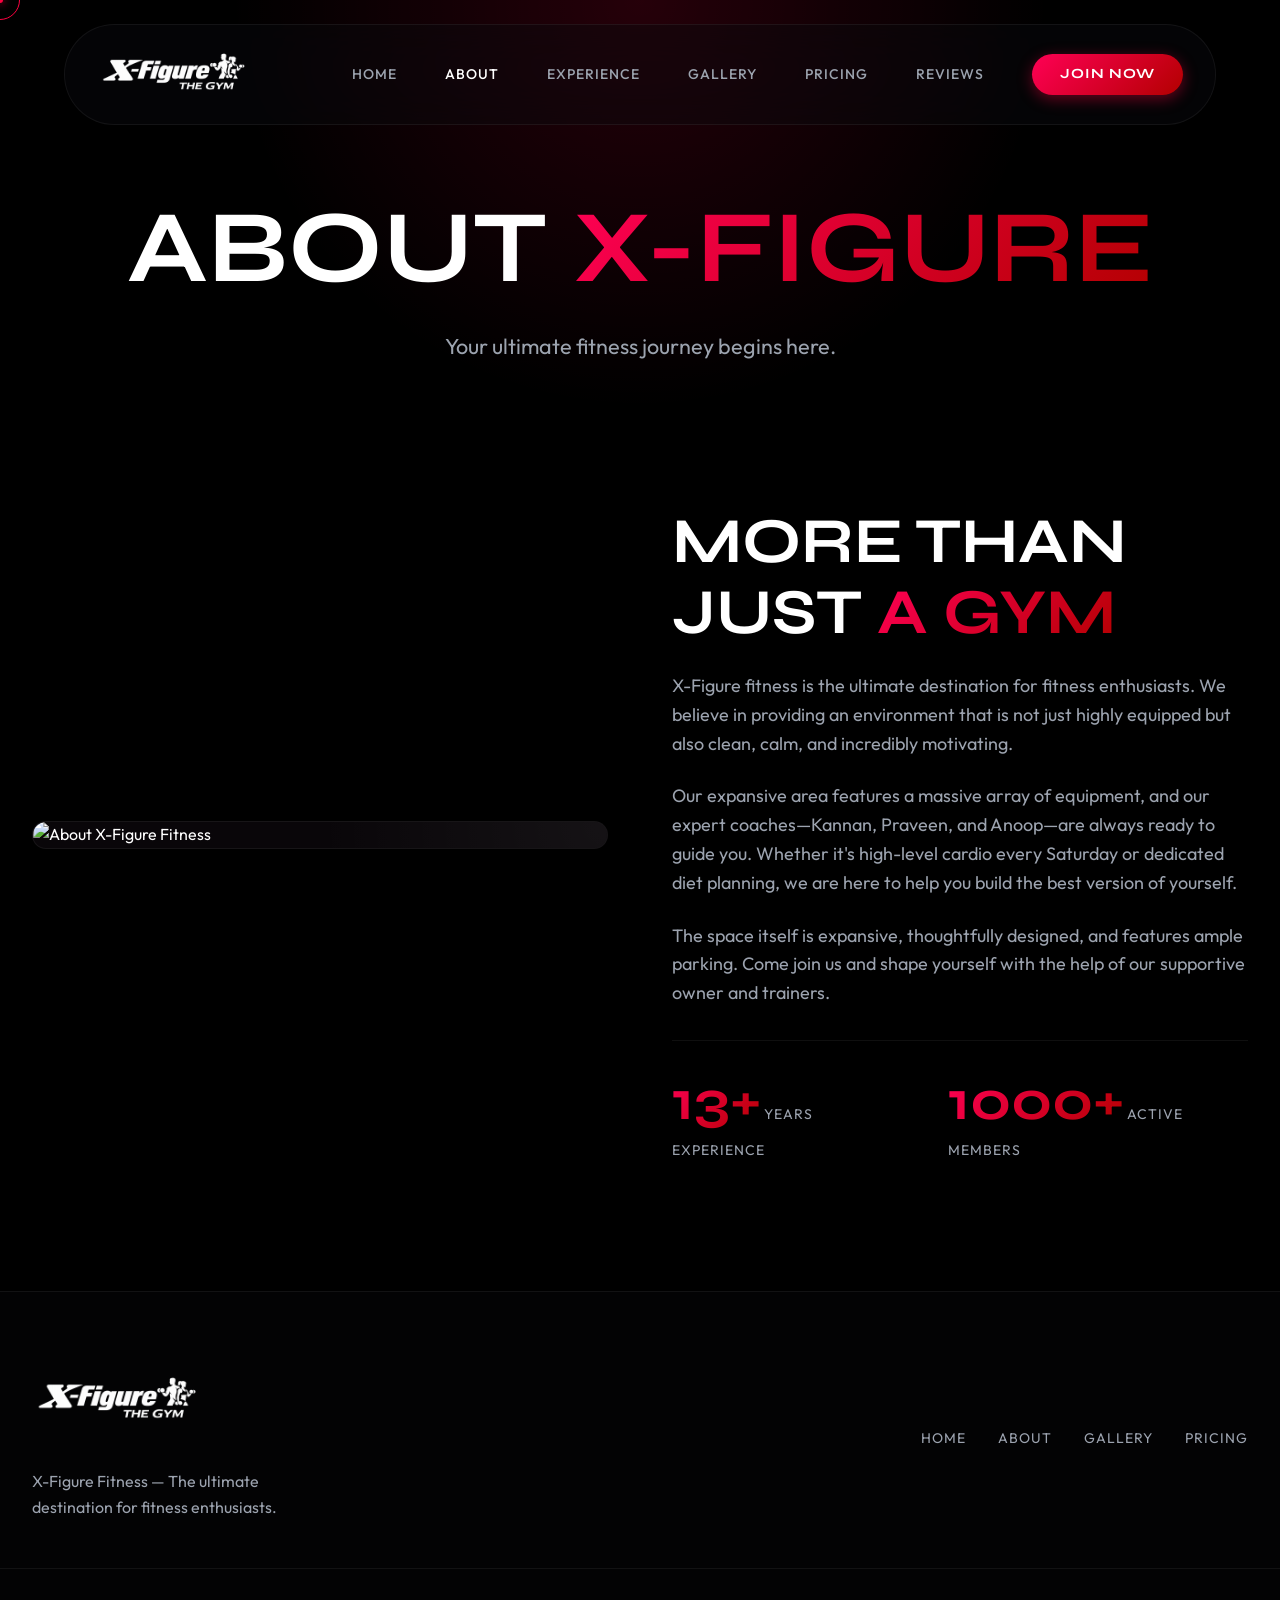
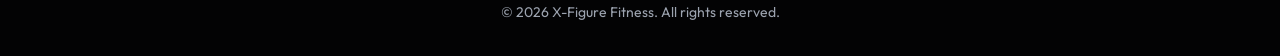
==== commit ba5fa3bc: "Complete X-Figure Rebranding: UX updates, Mobile Responsive, Pricing Toggle" ====
--- a/about.html
+++ b/about.html
@@ -1,607 +1,102 @@
 <!DOCTYPE html>
 <html lang="en">
+<head>
+  <meta charset="UTF-8">
+  <meta name="viewport" content="width=device-width, initial-scale=1.0">
+  <title>About Us | X-Figure Fitness</title>
+  <meta name="description" content="Learn more about X-Figure fitness, the ideal place for fitness enthusiasts in Angamaly.">
+  <link rel="preconnect" href="https://fonts.googleapis.com">
+  <link rel="preconnect" href="https://fonts.gstatic.com" crossorigin>
+  <link href="https://fonts.googleapis.com/css2?family=Outfit:wght@300;400;500;600;700;800&family=Syne:wght@600;700;800&display=swap" rel="stylesheet">
+  <link rel="stylesheet" href="style.css">
+  <style>
+    .page-header {
+      padding: 12rem 0 6rem;
+      text-align: center;
+      background: radial-gradient(circle at top center, rgba(255, 0, 64, 0.15), transparent 50%);
+    }
+  </style>
+</head>
+<body>
+  <!-- Custom Cursor -->
+  <div class="cursor-dot"></div>
+  <div class="cursor-outline"></div>
 
-<head>
-    <meta charset="UTF-8">
-    <meta name="viewport" content="width=device-width, initial-scale=1.0">
-    <title>About Us | Zak's Gym Master</title>
-    <meta name="description" content="Learn the story behind Zak's Gym Master — our mission, values, and the journey from a 4,000 sq ft studio to Chalakudy's biggest gym at 10,000 sq ft.">
-    <link rel="icon" type="image/png" sizes="32x32" href="favicon-32x32.png">
-    <link rel="icon" type="image/png" href="favicon.png">
-    <link rel="apple-touch-icon" sizes="180x180" href="apple-touch-icon.png">
+  <!-- Header -->
+  <header class="glass-header" id="header">
+    <div class="header-container">
+      <a href="index.html" class="logo-wrapper">
+        <img src="X-Figure%20Fitness%20assets%20/logo-xfigure-new.png" alt="X-Figure Fitness Logo" class="brand-logo">
+      </a>
+      
+      <button class="mobile-menu-btn" aria-label="Toggle Menu">
+        <span></span><span></span><span></span>
+      </button>
 
-    <!-- Google Fonts -->
-    <link rel="preconnect" href="https://fonts.googleapis.com">
-    <link rel="preconnect" href="https://fonts.gstatic.com" crossorigin>
-    <link href="https://fonts.googleapis.com/css2?family=Anton&family=Inter:wght@400;500;600&family=Montserrat:wght@600;700;800;900&display=swap" rel="stylesheet">
+      <nav class="main-nav">
+        <a href="index.html#home" class="nav-link">Home</a>
+        <a href="about.html" class="nav-link" style="color: var(--text-main);">About</a>
+        <a href="index.html#experience" class="nav-link">Experience</a>
+        <a href="index.html#gallery" class="nav-link">Gallery</a>
+        <a href="index.html#pricing" class="nav-link">Pricing</a>
+        <a href="index.html#reviews" class="nav-link">Reviews</a>
+        <a href="index.html#location" class="btn-primary">Join Now</a>
+      </nav>
+    </div>
+  </header>
 
-    <!-- FontAwesome -->
-    <link rel="stylesheet" href="https://cdnjs.cloudflare.com/ajax/libs/font-awesome/6.4.0/css/all.min.css">
-
-    <!-- Shared CSS -->
-    <link rel="stylesheet" href="style.css">
-
-    <style>
-        /* ─── Page-level resets & tokens ─── */
-        :root {
-            --primary-red: #e60000;
-            --bg-black: #050505;
-            --bg-card: #0a0a0a;
-            --text-white: #ffffff;
-            --text-gray: #888;
-            --font-display: 'Anton', sans-serif;
-            --font-body: 'Montserrat', sans-serif;
-        }
-        *, *::before, *::after { box-sizing: border-box; margin: 0; padding: 0; }
-        body { background: var(--bg-black); color: var(--text-white); font-family: var(--font-body); }
-
-        /* ─── Nav (minimal, consistent with main) ─── */
-        .about-nav {
-            position: fixed; top: 0; left: 0; right: 0; z-index: 1000;
-            background: rgba(5,5,5,0.95);
-            backdrop-filter: blur(20px);
-            border-bottom: 1px solid rgba(255,255,255,0.06);
-            padding: 18px 40px;
-            display: flex; align-items: center; justify-content: space-between;
-        }
-        .about-nav .logo-wrap { display: flex; align-items: center; gap: 12px; text-decoration: none; }
-        .about-nav .logo-wrap img { height: 40px; }
-        .about-nav .logo-wrap span {
-            font-family: var(--font-display); font-size: 1.3rem; color: #fff; letter-spacing: 1px;
-        }
-        .about-nav .back-btn {
-            display: inline-flex; align-items: center; gap: 8px;
-            color: var(--text-gray); text-decoration: none; font-size: 0.85rem;
-            font-weight: 700; text-transform: uppercase; letter-spacing: 1px;
-            transition: color 0.3s;
-        }
-        .about-nav .back-btn:hover { color: #fff; }
-
-        /* ─── Hero ─── */
-        .about-hero {
-            min-height: 60vh;
-            display: flex; align-items: flex-end;
-            padding: 140px 40px 80px;
-            position: relative; overflow: hidden;
-            background: #000;
-        }
-        .about-hero::before {
-            content: '';
-            position: absolute; inset: 0;
-            background: radial-gradient(ellipse at 30% 60%, rgba(230,0,0,0.12) 0%, transparent 60%);
-        }
-        .about-hero-grid-bg {
-            position: absolute; inset: 0; opacity: 0.04;
-            background-image: radial-gradient(rgba(255,255,255,0.8) 1px, transparent 1px);
-            background-size: 30px 30px;
-        }
-        .about-hero-content { position: relative; z-index: 2; max-width: 1200px; margin: 0 auto; width:100%; }
-        .about-hero-eyebrow {
-            display: inline-block;
-            border: 1px solid var(--primary-red); color: var(--primary-red);
-            font-size: 0.75rem; font-weight: 800; letter-spacing: 2px; text-transform: uppercase;
-            padding: 6px 18px; border-radius: 50px; margin-bottom: 24px;
-        }
-        .about-hero-title {
-            font-family: var(--font-display);
-            font-size: clamp(3rem, 7vw, 6rem);
-            line-height: 1; text-transform: uppercase; letter-spacing: -1px;
-            margin-bottom: 20px;
-        }
-        .about-hero-title .red { color: var(--primary-red); }
-        .about-hero-subtitle {
-            color: var(--text-gray); font-size: 1.1rem; max-width: 550px; line-height: 1.7;
-        }
-
-        /* ─── Sections ─── */
-        .about-section { padding: 100px 40px; }
-        .about-section .inner { max-width: 1200px; margin: 0 auto; }
-
-        /* ─── Section label ─── */
-        .section-label {
-            display: inline-flex; align-items: center; gap: 10px;
-            color: var(--primary-red); font-size: 0.75rem; font-weight: 800;
-            letter-spacing: 2px; text-transform: uppercase; margin-bottom: 20px;
-        }
-        .section-label::before {
-            content: ''; display: block; width: 30px; height: 2px;
-            background: var(--primary-red);
-        }
-
-        /* ─── Mission ─── */
-        .mission-grid {
-            display: grid; grid-template-columns: 1fr 1fr; gap: 60px; align-items: center;
-        }
-        @media(max-width:900px){ .mission-grid { grid-template-columns: 1fr; } }
-
-        .mission-quote {
-            font-family: var(--font-display);
-            font-size: clamp(2rem, 3.5vw, 3rem);
-            line-height: 1.15; text-transform: uppercase;
-            border-left: 4px solid var(--primary-red); padding-left: 24px;
-        }
-        .mission-body { color: var(--text-gray); font-size: 1.05rem; line-height: 1.8; }
-        .mission-body p + p { margin-top: 16px; }
-        .mission-body strong { color: #fff; }
-
-        /* ─── Values ─── */
-        .values-section { background: #000; border-top: 1px solid rgba(255,255,255,0.05); border-bottom: 1px solid rgba(255,255,255,0.05); }
-        .values-grid {
-            display: grid; grid-template-columns: repeat(3, 1fr); gap: 30px; margin-top: 50px;
-        }
-        @media(max-width:900px){ .values-grid { grid-template-columns: 1fr; } }
-
-        .value-card {
-            background: var(--bg-card);
-            border: 1px solid rgba(255,255,255,0.04);
-            border-radius: 20px; padding: 40px;
-            position: relative; overflow: hidden;
-            transition: all 0.4s ease;
-        }
-        .value-card::before {
-            content: ''; position: absolute; top: 0; left: 0; right: 0; height: 3px;
-            background: var(--primary-red); opacity: 0; transition: opacity 0.4s;
-        }
-        .value-card:hover { border-color: rgba(230,0,0,0.25); transform: translateY(-6px); }
-        .value-card:hover::before { opacity: 1; }
-
-        .value-icon {
-            width: 56px; height: 56px; border-radius: 50%;
-            background: rgba(230,0,0,0.1); border: 1px solid rgba(230,0,0,0.2);
-            display: flex; align-items: center; justify-content: center;
-            color: var(--primary-red); font-size: 1.3rem; margin-bottom: 20px;
-            transition: all 0.4s;
-        }
-        .value-card:hover .value-icon { background: var(--primary-red); color: #fff; }
-
-        .value-title {
-            font-family: var(--font-display); font-size: 1.5rem;
-            text-transform: uppercase; margin-bottom: 12px;
-        }
-        .value-desc { color: var(--text-gray); font-size: 0.95rem; line-height: 1.7; }
-
-        /* ─── Timeline ─── */
-        .timeline-section { background: var(--bg-black); }
-        .timeline-title {
-            font-family: var(--font-display);
-            font-size: clamp(2rem, 4vw, 3.5rem);
-            text-transform: uppercase; letter-spacing: -1px;
-            margin-bottom: 70px;
-        }
-        .timeline { position: relative; }
-        .timeline::before {
-            content: ''; position: absolute;
-            left: 50%; transform: translateX(-50%);
-            top: 0; bottom: 0; width: 2px;
-            background: linear-gradient(to bottom, var(--primary-red), rgba(230,0,0,0.05));
-        }
-        @media(max-width:768px){ .timeline::before { left: 20px; } }
-
-        .timeline-item {
-            display: grid; grid-template-columns: 1fr 60px 1fr;
-            gap: 0; align-items: center; margin-bottom: 60px;
-        }
-        @media(max-width:768px){
-            .timeline-item { grid-template-columns: 60px 1fr; }
-            .timeline-left { display: none; }
-        }
-
-        .timeline-left { text-align: right; padding-right: 40px; }
-        .timeline-right { padding-left: 40px; }
-        .timeline-item.alt .timeline-left { order: 3; text-align: left; padding-left: 40px; padding-right: 0; }
-        .timeline-item.alt .timeline-center { order: 2; }
-        .timeline-item.alt .timeline-right { order: 1; text-align: right; padding-right: 40px; padding-left: 0; }
-        @media(max-width:768px){
-            .timeline-item.alt .timeline-left { display: none; }
-            .timeline-item.alt .timeline-right { order: 2; text-align: left; padding-left: 40px; padding-right: 0; }
-            .timeline-item.alt .timeline-center { order: 1; }
-        }
-
-        .timeline-center { display: flex; flex-direction: column; align-items: center; position: relative; }
-        .timeline-dot {
-            width: 52px; height: 52px; border-radius: 50%;
-            background: var(--bg-card); border: 3px solid var(--primary-red);
-            display: flex; align-items: center; justify-content: center;
-            color: var(--primary-red); font-size: 1.1rem;
-            box-shadow: 0 0 20px rgba(230,0,0,0.3); z-index: 2;
-            flex-shrink: 0;
-        }
-        .timeline-year {
-            font-family: var(--font-display); font-size: 0.85rem;
-            color: var(--primary-red); letter-spacing: 2px; text-transform: uppercase;
-            margin-top: 8px; white-space: nowrap;
-        }
-
-        .timeline-card {
-            background: var(--bg-card); border: 1px solid rgba(255,255,255,0.04);
-            border-radius: 16px; padding: 30px;
-            transition: all 0.4s; position:relative; overflow:hidden;
-        }
-        .timeline-card::after {
-            content:''; position:absolute; top:0; left:0; right:0; height:2px;
-            background: var(--primary-red); opacity:0.4;
-        }
-        .timeline-card:hover { border-color: rgba(230,0,0,0.3); transform: scale(1.02); }
-        .timeline-card .tc-tag {
-            display: inline-block; background: rgba(230,0,0,0.1); border: 1px solid rgba(230,0,0,0.2);
-            color: var(--primary-red); font-size: 0.7rem; font-weight: 800;
-            letter-spacing: 1.5px; text-transform: uppercase; padding: 4px 12px;
-            border-radius: 50px; margin-bottom: 14px;
-        }
-        .timeline-card h3 {
-            font-family: var(--font-display); font-size: 1.6rem;
-            text-transform: uppercase; line-height: 1.1; margin-bottom: 10px;
-        }
-        .timeline-card p { color: var(--text-gray); font-size: 0.95rem; line-height: 1.65; }
-        .timeline-card .stat {
-            font-family: var(--font-display); font-size: 2.5rem;
-            color: var(--primary-red); line-height: 1; margin: 12px 0 4px;
-        }
-
-        /* ─── CTA Banner ─── */
-        .about-cta-section {
-            padding: 100px 40px;
-            background: #000;
-            border-top: 1px solid rgba(255,255,255,0.05);
-        }
-        .about-cta-inner {
-            max-width: 800px; margin: 0 auto; text-align: center;
-        }
-        .about-cta-title {
-            font-family: var(--font-display); font-size: clamp(2.5rem, 5vw, 4rem);
-            text-transform: uppercase; letter-spacing: -1px; line-height: 1.1;
-            margin-bottom: 20px;
-        }
-        .about-cta-title .red { color: var(--primary-red); }
-        .about-cta-sub {
-            color: var(--text-gray); font-size: 1.05rem; line-height: 1.7; margin-bottom: 40px;
-        }
-        .cta-row { display: flex; gap: 16px; justify-content: center; flex-wrap: wrap; }
-
-        .btn-wa {
-            display: inline-flex; align-items: center; gap: 10px;
-            background: #25D366; color: #fff;
-            padding: 16px 32px; border-radius: 8px;
-            font-family: var(--font-body); font-weight: 700; font-size: 0.9rem;
-            text-transform: uppercase; letter-spacing: 1px; text-decoration: none;
-            transition: all 0.3s;
-        }
-        .btn-wa:hover { background: #1ebe5c; box-shadow: 0 10px 20px rgba(37,211,102,0.3); transform: translateY(-2px); }
-
-        .btn-tour {
-            display: inline-flex; align-items: center; gap: 10px;
-            background: var(--primary-red); color: #fff;
-            padding: 16px 32px; border-radius: 8px;
-            font-family: var(--font-body); font-weight: 700; font-size: 0.9rem;
-            text-transform: uppercase; letter-spacing: 1px; text-decoration: none;
-            transition: all 0.3s;
-        }
-        .btn-tour:hover { background: #cc0000; box-shadow: 0 10px 20px rgba(230,0,0,0.3); transform: translateY(-2px); }
-
-        /* ─── Footer strip ─── */
-        .about-footer {
-            background: #000; border-top: 1px solid rgba(255,255,255,0.05);
-            padding: 24px 40px; text-align: center;
-            color: var(--text-gray); font-size: 0.8rem;
-        }
-        .about-footer a { color: var(--primary-red); text-decoration: none; }
-    </style>
-</head>
-
-<body>
-
-    <!-- Nav -->
-    <nav class="about-nav">
-        <a href="index.html" class="logo-wrap">
-            <img src="gymmaster.png" alt="Zak's Gym Master Logo">
-            <span>ZAK'S GYM MASTER</span>
-        </a>
-        <a href="index.html" class="back-btn">
-            <i class="fas fa-arrow-left"></i> Back to Home
-        </a>
-    </nav>
-
-    <!-- Hero -->
-    <section class="about-hero">
-        <div class="about-hero-grid-bg"></div>
-        <div class="about-hero-content">
-            <div class="about-hero-eyebrow">Our Story</div>
-            <h1 class="about-hero-title">
-                Built For <span class="red">Results.</span><br>Driven By <span class="red">People.</span>
-            </h1>
-            <p class="about-hero-subtitle">
-                From a single studio to Chalakudy's biggest gym — this is the story of Zak's Gym Master.
-            </p>
-        </div>
+  <main>
+    <section class="page-header">
+      <div class="container reveal-item">
+        <h1>ABOUT <span class="gradient-text">X-FIGURE</span></h1>
+        <p class="hero-desc">Your ultimate fitness journey begins here.</p>
+      </div>
     </section>
 
-    <!-- Image Collage -->
-    <section style="background:#000; padding: 80px 40px;">
-        <div style="max-width:1200px; margin:0 auto;">
+    <!-- About Us Content -->
+    <section class="about-section section-pad" style="padding-top: 0;">
+      <div class="container about-grid">
+        <div class="about-image reveal-item delay-1">
+          <img src="X-Figure%20Fitness%20assets%20/PSY06141.jpg" alt="About X-Figure Fitness" class="glass-card">
+        </div>
+        <div class="about-text reveal-item delay-2">
+          <h2>MORE THAN JUST <span class="gradient-text">A GYM</span></h2>
+          <p>X-Figure fitness is the ultimate destination for fitness enthusiasts. We believe in providing an environment that is not just highly equipped but also clean, calm, and incredibly motivating.</p>
+          <p>Our expansive area features a massive array of equipment, and our expert coaches—Kannan, Praveen, and Anoop—are always ready to guide you. Whether it's high-level cardio every Saturday or dedicated diet planning, we are here to help you build the best version of yourself.</p>
+          <p>The space itself is expansive, thoughtfully designed, and features ample parking. Come join us and shape yourself with the help of our supportive owner and trainers.</p>
+          <div class="about-stats mt-4">
+            <div class="stat">
+              <h3 class="gradient-text">13+</h3>
+              <span>Years Experience</span>
+            </div>
+            <div class="stat">
+              <h3 class="gradient-text">1000+</h3>
+              <span>Active Members</span>
+            </div>
+          </div>
+        </div>
+      </div>
+    </section>
+  </main>
 
-            <style>
-                .collage-grid {
-                    display: grid;
-                    grid-template-columns: 1.4fr 1fr 1fr;
-                    grid-template-rows: 280px 280px;
-                    gap: 14px;
-                    border-radius: 24px;
-                    overflow: hidden;
-                }
-                @media(max-width:768px){
-                    .collage-grid {
-                        grid-template-columns: 1fr 1fr;
-                        grid-template-rows: 220px 220px 220px;
-                    }
-                }
-                @media(max-width:480px){
-                    .collage-grid { grid-template-columns: 1fr; grid-template-rows: auto; }
-                }
-                .collage-cell {
-                    position: relative; overflow: hidden; border-radius: 16px;
-                    cursor: pointer;
-                }
-                .collage-cell img {
-                    width: 100%; height: 100%; object-fit: cover;
-                    transition: transform 0.6s ease;
-                    display: block;
-                }
-                .collage-cell:hover img { transform: scale(1.07); }
-                .collage-cell .overlay {
-                    position: absolute; inset:0;
-                    background: linear-gradient(to top, rgba(0,0,0,0.7) 0%, transparent 50%);
-                    opacity: 0; transition: opacity 0.4s;
-                }
-                .collage-cell:hover .overlay { opacity: 1; }
-                .collage-cell .cell-label {
-                    position: absolute; bottom: 16px; left: 18px; right: 18px;
-                    font-family: var(--font-display); font-size: 1.1rem; color: #fff;
-                    text-transform: uppercase; letter-spacing: 1px;
-                    opacity: 0; transform: translateY(10px); transition: all 0.4s;
-                }
-                .collage-cell:hover .cell-label { opacity: 1; transform: translateY(0); }
+  <footer class="footer">
+    <div class="container footer-flex">
+      <div class="footer-brand">
+        <img src="X-Figure%20Fitness%20assets%20/logo-xfigure-new.png" alt="X-Figure Logo">
+        <p>X-Figure Fitness — The ultimate destination for fitness enthusiasts.</p>
+      </div>
+      <div class="footer-links">
+        <a href="index.html#home">Home</a>
+        <a href="about.html">About</a>
+        <a href="index.html#gallery">Gallery</a>
+        <a href="index.html#pricing">Pricing</a>
+      </div>
+    </div>
+    <div class="footer-bottom container">
+      <p>&copy; 2026 X-Figure Fitness. All rights reserved.</p>
+    </div>
+  </footer>
 
-                /* big hero cell spans 2 rows */
-                .collage-cell-hero { grid-row: span 2; }
-
-                /* stat badge */
-                .collage-badge {
-                    position: absolute; top: 16px; right: 16px;
-                    background: var(--primary-red); color: #fff;
-                    font-family: var(--font-display); font-size: 0.75rem;
-                    letter-spacing: 1.5px; text-transform: uppercase;
-                    padding: 6px 14px; border-radius: 50px;
-                    box-shadow: 0 4px 20px rgba(230,0,0,0.4);
-                }
-                /* red line accent */
-                .collage-accent-bar {
-                    width: 50px; height: 4px; background: var(--primary-red);
-                    border-radius: 2px; margin-bottom: 14px;
-                }
-            </style>
-
-            <div class="collage-accent-bar"></div>
-            <p style="font-family:var(--font-display); font-size:clamp(1.5rem,3vw,2.2rem);
-                      text-transform:uppercase; letter-spacing:-0.5px; margin-bottom:30px;">
-                Inside <span style="color:var(--primary-red);">The Floor</span>
-            </p>
-
-            <div class="collage-grid">
-
-                <!-- Big hero cell — left, spans 2 rows -->
-                <div class="collage-cell collage-cell-hero">
-                    <img src="assets/gym_hero_indian_1771616473307.png" alt="Zak's Gym Master floor">
-                    <div class="overlay"></div>
-                    <div class="collage-badge">10,000 sq ft</div>
-                    <div class="cell-label">The Main Floor</div>
-                </div>
-
-                <!-- Top-right -->
-                <div class="collage-cell">
-                    <img src="assets/gym_interior_red_machines_1771619361464.png" alt="Equipment">
-                    <div class="overlay"></div>
-                    <div class="cell-label">Premium Equipment</div>
-                </div>
-
-                <!-- Top far-right -->
-                <div class="collage-cell">
-                    <img src="assets/indian_premium_trainer_1771621158771.png" alt="Personal Training">
-                    <div class="overlay"></div>
-                    <div class="collage-badge">Expert Coaches</div>
-                    <div class="cell-label">1-on-1 Training</div>
-                </div>
-
-                <!-- Bottom-right -->
-                <div class="collage-cell">
-                    <img src="assets/indian_group_training_premium.png" alt="Group Training">
-                    <div class="overlay"></div>
-                    <div class="cell-label">Group Training</div>
-                </div>
-
-                <!-- Bottom far-right -->
-                <div class="collage-cell">
-                    <img src="assets/indian_lady_training_gym_1771619327419.png" alt="Members Training">
-                    <div class="overlay"></div>
-                    <div class="cell-label">For Everyone</div>
-                </div>
-
-            </div>
-        </div>
-    </section>
-
-    <!-- Mission -->
-
-    <section class="about-section" style="background: var(--bg-black); border-top: 1px solid rgba(255,255,255,0.05);">
-        <div class="inner">
-            <div class="mission-grid">
-                <div>
-                    <div class="section-label">Our Mission</div>
-                    <h2 class="mission-quote">
-                        We exist to make<br>serious fitness<br><span style="color:var(--primary-red);">accessible to all.</span>
-                    </h2>
-                </div>
-                <div class="mission-body">
-                    <p>Zak's Gym Master was born from one simple belief: <strong>every person deserves world-class coaching, not just those who can afford premium prices.</strong> We built our gym to close that gap — a place where families, couples, students, and working professionals all train under the same roof, guided by expert coaches.</p>
-                    <p>We are not a mass-market gym floor. We are a coaching environment — where every member has a goal, a plan, and a trainer who knows their name.</p>
-                    <p><strong>What we stand for:</strong> Honest coaching. Real results. A community that pushes each other forward. No gimmicks, no shortcuts — just structured training done right.</p>
-                </div>
-            </div>
-        </div>
-    </section>
-
-    <!-- Values -->
-    <section class="about-section values-section">
-        <div class="inner">
-            <div class="section-label">Our Values</div>
-            <h2 style="font-family:var(--font-display); font-size:clamp(2rem,4vw,3rem); text-transform:uppercase; letter-spacing:-1px; margin-bottom:0;">
-                What We <span style="color:var(--primary-red);">Stand For</span>
-            </h2>
-            <div class="values-grid">
-                <div class="value-card">
-                    <div class="value-icon"><i class="fas fa-bullseye"></i></div>
-                    <h3 class="value-title">Results First</h3>
-                    <p class="value-desc">Every decision — from equipment to programming to coaching hours — is made with one question: will this deliver better results for our members?</p>
-                </div>
-                <div class="value-card">
-                    <div class="value-icon"><i class="fas fa-users"></i></div>
-                    <h3 class="value-title">Community</h3>
-                    <p class="value-desc">We're not a transactional gym. Members check on each other, trainers remember personal bests, and progress is celebrated together. That culture is non-negotiable.</p>
-                </div>
-                <div class="value-card">
-                    <div class="value-icon"><i class="fas fa-shield-alt"></i></div>
-                    <h3 class="value-title">Integrity</h3>
-                    <p class="value-desc">Transparent pricing, honest coaching assessments, and no upselling what you don't need. We'd rather lose business than give you bad advice.</p>
-                </div>
-                <div class="value-card">
-                    <div class="value-icon"><i class="fas fa-dumbbell"></i></div>
-                    <h3 class="value-title">Expert Guidance</h3>
-                    <p class="value-desc">Every trainer on our floor is certified, experienced, and continuously trained. We invest in our coaches so that our coaches can invest in you.</p>
-                </div>
-                <div class="value-card">
-                    <div class="value-icon"><i class="fas fa-heart"></i></div>
-                    <h3 class="value-title">Inclusivity</h3>
-                    <p class="value-desc">Beginners, seniors, couples, athletes — all are welcome. Our programs are designed to meet people where they are, not where we wish they were.</p>
-                </div>
-                <div class="value-card">
-                    <div class="value-icon"><i class="fas fa-chart-line"></i></div>
-                    <h3 class="value-title">Continuous Growth</h3>
-                    <p class="value-desc">We're building something long-term — for our members and ourselves. Better facilities, better programs, better outcomes. Every year.</p>
-                </div>
-            </div>
-        </div>
-    </section>
-
-    <!-- Timeline -->
-    <section class="about-section timeline-section">
-        <div class="inner">
-            <div class="section-label">Our Journey</div>
-            <h2 class="timeline-title">From One Studio<br><span style="color:var(--primary-red);">To A Movement.</span></h2>
-            <div class="timeline">
-
-                <!-- 1: Founded -->
-                <div class="timeline-item">
-                    <div class="timeline-left">
-                        <!-- empty on right-side items -->
-                    </div>
-                    <div class="timeline-center">
-                        <div class="timeline-dot"><i class="fas fa-flag"></i></div>
-                        <div class="timeline-year">2024</div>
-                    </div>
-                    <div class="timeline-right">
-                        <div class="timeline-card">
-                            <span class="tc-tag">The Beginning</span>
-                            <h3>Doors Open</h3>
-                            <div class="stat">4,000 sq ft</div>
-                            <p>Zak's Gym Master launched its first location — a 4,000 sq ft coaching studio in Chalakudy. Built with a clear focus on personal training and family-friendly fitness, from day one we chose depth over breadth.</p>
-                        </div>
-                    </div>
-                </div>
-
-                <!-- 2: 500 members -->
-                <div class="timeline-item alt">
-                    <div class="timeline-left">
-                        <div class="timeline-card">
-                            <span class="tc-tag">Milestone</span>
-                            <h3>500 Active Members</h3>
-                            <div class="stat">500+</div>
-                            <p>Within months of opening, we crossed 500 active members. Word spread organically — not from ads, but from members whose lives were genuinely changing.</p>
-                        </div>
-                    </div>
-                    <div class="timeline-center">
-                        <div class="timeline-dot"><i class="fas fa-users"></i></div>
-                        <div class="timeline-year">2024</div>
-                    </div>
-                    <div class="timeline-right"></div>
-                </div>
-
-                <!-- 3: 1000 members -->
-                <div class="timeline-item">
-                    <div class="timeline-left"></div>
-                    <div class="timeline-center">
-                        <div class="timeline-dot"><i class="fas fa-trophy"></i></div>
-                        <div class="timeline-year">2024</div>
-                    </div>
-                    <div class="timeline-right">
-                        <div class="timeline-card">
-                            <span class="tc-tag">Community Validated</span>
-                            <h3>1,000 Members</h3>
-                            <div class="stat">1,000+</div>
-                            <p>Crossed 1,000 active members — a milestone that validated the approach of quality coaching over mass-market gym culture. Chalakudy was ready for something better, and we delivered it.</p>
-                        </div>
-                    </div>
-                </div>
-
-                <!-- 4: Premium launch -->
-                <div class="timeline-item alt">
-                    <div class="timeline-left">
-                        <div class="timeline-card">
-                            <span class="tc-tag">Flagship Launch</span>
-                            <h3>Zak's Gym Master Premium</h3>
-                            <div class="stat">10,000 sq ft</div>
-                            <p>We launched our Premium flagship — a 10,000 sq ft facility at Tramway Road, 2nd Floor, Chalakudy. The biggest gym in Chalakudy, designed as the ultimate fitness destination for the city and beyond.</p>
-                        </div>
-                    </div>
-                    <div class="timeline-center">
-                        <div class="timeline-dot"><i class="fas fa-crown"></i></div>
-                        <div class="timeline-year">2026</div>
-                    </div>
-                    <div class="timeline-right"></div>
-                </div>
-
-            </div>
-        </div>
-    </section>
-
-    <!-- CTA -->
-    <section class="about-cta-section">
-        <div class="about-cta-inner">
-            <div style="display:inline-block; border:1px solid var(--primary-red); color:var(--primary-red); font-size:0.75rem; font-weight:800; letter-spacing:2px; text-transform:uppercase; padding:6px 18px; border-radius:50px; margin-bottom:24px;">
-                Ready to Start?
-            </div>
-            <h2 class="about-cta-title">
-                Your Best Self<br>Is <span class="red">Waiting Here.</span>
-            </h2>
-            <p class="about-cta-sub">
-                Come visit us, see the facility, meet the coaches. No pressure — just a conversation about your goals.
-            </p>
-            <div class="cta-row">
-                <a href="https://api.whatsapp.com/send/?phone=917509577577&text=Hi%21+I%27d+like+to+know+more+about+Zak%27s+Gym+Master.&type=phone_number&app_absent=0"
-                   target="_blank" class="btn-wa">
-                    <i class="fab fa-whatsapp"></i> Chat on WhatsApp
-                </a>
-                <a href="index.html#contact" class="btn-tour">
-                    <i class="fas fa-calendar-check"></i> Book a Tour
-                </a>
-            </div>
-        </div>
-    </section>
-
-    <!-- Footer strip -->
-    <footer class="about-footer">
-        &copy; <span id="yr"></span> ZAK'S GYM MASTER. ALL RIGHTS RESERVED.
-        &nbsp;|&nbsp; <a href="index.html">Back to Home</a>
-    </footer>
-
-    <script>document.getElementById('yr').textContent = new Date().getFullYear();</script>
+  <script src="script.js"></script>
 </body>
 </html>
--- a/style.css
+++ b/style.css
@@ -1,1249 +1,848 @@
+/* ==========================================================================
+   X-Figure Fitness - Premium UI
+   ========================================================================== */
+
 :root {
-    --primary-red: #E60000;
-    /* Zak's Gym Master Red */
-    --hover-red: #B30000;
-    --bg-black: #000000;
-    --bg-dark: #111111;
-    --bg-card: #1A1A1A;
-    --text-white: #FFFFFF;
-    --text-gray: #A0A0A0;
-    --text-dark: #333333;
-    --font-heading: 'Montserrat', sans-serif;
-    --font-display: 'Anton', sans-serif;
-    --font-body: 'Inter', sans-serif;
+  --bg-dark: #000000;
+  --bg-glass: rgba(15, 10, 15, 0.6);
+  --glass-border: rgba(255, 255, 255, 0.06);
+  --accent-color: #FF0040;
+  --accent-glow: rgba(255, 0, 64, 0.4);
+  --accent-gradient: linear-gradient(135deg, #FF0055 0%, #B30000 100%);
+  
+  --text-main: #FFFFFF;
+  --text-muted: #9CA3AF;
+  
+  --font-heading: 'Syne', sans-serif;
+  --font-body: 'Outfit', sans-serif;
+  
+  --ts-fast: 0.3s cubic-bezier(0.4, 0, 0.2, 1);
+  --ts-slow: 0.8s cubic-bezier(0.16, 1, 0.3, 1);
 }
 
 * {
-    margin: 0;
-    padding: 0;
-    box-sizing: border-box;
+  margin: 0;
+  padding: 0;
+  box-sizing: border-box;
+}
+
+html {
+  scroll-behavior: smooth;
+  font-size: 16px;
 }
 
 body {
-    font-family: var(--font-body);
-    background-color: var(--bg-black);
-    color: var(--text-white);
-    line-height: 1.6;
-    overflow-x: hidden;
+  background-color: var(--bg-dark);
+  color: var(--text-main);
+  font-family: var(--font-body);
+  line-height: 1.6;
+  overflow-x: hidden;
+  cursor: none;
+}
+
+/* Custom Cursor */
+.cursor-dot, .cursor-outline {
+  position: fixed;
+  top: 0;
+  left: 0;
+  transform: translate(-50%, -50%);
+  border-radius: 50%;
+  pointer-events: none;
+  z-index: 9999;
+}
+.cursor-dot {
+  width: 6px;
+  height: 6px;
+  background-color: var(--accent-color);
+  box-shadow: 0 0 10px var(--accent-color);
+}
+.cursor-outline {
+  width: 40px;
+  height: 40px;
+  border: 1px solid var(--accent-color);
+  transition: width 0.2s, height 0.2s;
 }
 
 /* Typography */
-h1,
-h2,
-h3,
-h4,
-h5,
-h6 {
-    font-family: var(--font-heading);
-    font-weight: 800;
-    text-transform: uppercase;
-    letter-spacing: 1px;
-    margin-bottom: 1rem;
-}
-
-a {
-    text-decoration: none;
-    color: var(--text-white);
-    transition: all 0.3s ease;
-}
-
-ul {
-    list-style: none;
-}
-
-/* Utilities */
+h1, h2, h3, h4 {
+  font-family: var(--font-heading);
+  text-transform: uppercase;
+  line-height: 1.1;
+}
+
+h1 { font-size: clamp(3rem, 8vw, 7rem); }
+h2 { font-size: clamp(2.5rem, 5vw, 4.5rem); margin-bottom: 1.5rem; }
+h3 { font-size: 1.75rem; margin-bottom: 1rem; }
+
+.gradient-text {
+  background: var(--accent-gradient);
+  -webkit-background-clip: text;
+  -webkit-text-fill-color: transparent;
+  display: inline-block;
+}
+
 .container {
-    max-width: 1200px;
-    margin: 0 auto;
-    padding: 0 20px;
-}
-
-.text-red {
-    color: var(--primary-red);
-}
-
+  max-width: 1400px;
+  margin: 0 auto;
+  padding: 0 2rem;
+}
+
+.section-pad {
+  padding: 8rem 0;
+}
+
+.mt-4 { margin-top: 2rem; }
+
+/* Buttons */
+.btn-primary {
+  display: inline-flex;
+  align-items: center;
+  justify-content: center;
+  padding: 1rem 2.5rem;
+  font-family: var(--font-heading);
+  font-size: 1.125rem;
+  font-weight: 700;
+  letter-spacing: 1px;
+  color: #fff;
+  background: var(--accent-gradient);
+  border: none;
+  border-radius: 100px;
+  text-decoration: none;
+  text-transform: uppercase;
+  transition: var(--ts-fast);
+  cursor: none;
+  position: relative;
+  overflow: hidden;
+  box-shadow: 0 4px 15px var(--accent-glow);
+}
+
+.main-nav .btn-primary {
+  padding: 0.6rem 1.75rem;
+  font-size: 0.875rem;
+}
+
+.btn-primary:hover {
+  transform: translateY(-3px);
+  box-shadow: 0 10px 25px rgba(255, 0, 64, 0.6);
+}
+
+/* Glass Card */
+.glass-card {
+  background: var(--bg-glass);
+  backdrop-filter: blur(20px);
+  -webkit-backdrop-filter: blur(20px);
+  border: 1px solid var(--glass-border);
+  border-radius: 24px;
+  padding: 3rem;
+  transition: var(--ts-fast);
+  position: relative;
+  overflow: hidden;
+}
+
+.glass-card::after {
+  content: '';
+  position: absolute;
+  top: 0; left: 0; width: 100%; height: 100%;
+  background: radial-gradient(circle at top right, rgba(255,255,255,0.05), transparent 50%);
+  pointer-events: none;
+}
+
+.glass-card:hover {
+  transform: translateY(-10px);
+  border-color: rgba(255,255,255,0.15);
+  box-shadow: 0 20px 40px rgba(0,0,0,0.5);
+}
+
+/* Floating Pill Header */
+.glass-header {
+  position: fixed;
+  top: 1.5rem;
+  left: 50%;
+  transform: translateX(-50%);
+  width: 90%;
+  max-width: 1200px;
+  background: rgba(10, 10, 15, 0.4);
+  backdrop-filter: blur(20px);
+  -webkit-backdrop-filter: blur(20px);
+  border: 1px solid var(--glass-border);
+  border-radius: 100px;
+  padding: 0.75rem 2rem;
+  z-index: 100;
+  transition: var(--ts-fast);
+}
+
+.glass-header.scrolled {
+  top: 1rem;
+  background: rgba(3, 3, 5, 0.9);
+  box-shadow: 0 10px 30px rgba(0,0,0,0.5);
+  border-color: rgba(255,255,255,0.1);
+}
+
+.header-container {
+  width: 100%;
+  display: flex;
+  justify-content: space-between;
+  align-items: center;
+}
+
+.logo-wrapper { height: 75px; display: flex; align-items: center; }
+.brand-logo { 
+  height: 100%; 
+  object-fit: contain; 
+  transform: scale(1.4); 
+  transform-origin: left center; 
+}
+
+.main-nav {
+  display: flex;
+  align-items: center;
+  gap: 3rem;
+}
+
+.nav-link {
+  color: var(--text-muted);
+  text-decoration: none;
+  font-weight: 500;
+  text-transform: uppercase;
+  letter-spacing: 1px;
+  font-size: 0.875rem;
+  transition: var(--ts-fast);
+}
+
+.nav-link:hover {
+  color: var(--text-main);
+}
+
+.mobile-menu-btn {
+  display: none;
+  background: transparent;
+  border: none;
+  width: 30px; height: 20px;
+  position: relative;
+  cursor: none;
+}
+.mobile-menu-btn span {
+  position: absolute;
+  width: 100%; height: 2px;
+  background: #fff;
+  transition: var(--ts-fast);
+}
+.mobile-menu-btn span:nth-child(1) { top: 0; }
+.mobile-menu-btn span:nth-child(2) { top: 50%; transform: translateY(-50%); }
+.mobile-menu-btn span:nth-child(3) { bottom: 0; }
+
+/* Hero Section */
+.hero-section {
+  position: relative;
+  height: 100vh;
+  min-height: 800px;
+  display: flex;
+  align-items: center;
+  justify-content: center;
+  text-align: center;
+  overflow: hidden;
+}
+
+.video-background {
+  position: absolute; inset: 0; z-index: -2;
+}
+.video-background iframe {
+  width: 100vw; height: 56.25vw;
+  min-height: 100vh; min-width: 177.77vh;
+  position: absolute; top: 50%; left: 50%;
+  transform: translate(-50%, -50%) scale(1.3);
+  pointer-events: none;
+  filter: saturate(1.2) contrast(1.1);
+}
+
+.hero-overlay {
+  position: absolute; inset: 0; z-index: -1;
+  background: radial-gradient(circle at center, rgba(3,3,5,0.4) 0%, rgba(3,3,5,0.9) 100%);
+}
+
+.hero-content {
+  max-width: 1200px;
+  padding: 0 2rem;
+  display: flex;
+  flex-direction: column;
+  align-items: center;
+}
+
+.hero-content h1 {
+  font-size: clamp(3.5rem, 8vw, 6.5rem);
+  margin-bottom: 1.5rem;
+}
+
+.badge {
+  display: inline-block;
+  padding: 0.5rem 1.5rem;
+  background: rgba(255,255,255,0.05);
+  border: 1px solid var(--glass-border);
+  border-radius: 100px;
+  font-size: 1rem;
+  letter-spacing: 3px;
+  margin-bottom: 2rem;
+  backdrop-filter: blur(10px);
+}
+
+.hero-desc {
+  font-size: clamp(1.125rem, 2vw, 1.35rem);
+  color: var(--text-muted);
+  max-width: 800px;
+  margin: 1.5rem auto 3rem;
+}
+
+/* About Section */
+.about-grid {
+  display: grid;
+  grid-template-columns: 1fr 1fr;
+  gap: 4rem;
+  align-items: center;
+}
+
+.about-image img {
+  width: 100%;
+  border-radius: 24px;
+  object-fit: cover;
+  padding: 0;
+  display: block;
+}
+
+.about-text h2 {
+  margin-bottom: 1.5rem;
+}
+
+.about-text p {
+  color: var(--text-muted);
+  font-size: 1.125rem;
+  margin-bottom: 1.5rem;
+}
+
+.about-stats {
+  display: flex;
+  gap: 3rem;
+  margin-top: 2rem;
+  border-top: 1px solid var(--glass-border);
+  padding-top: 2rem;
+}
+
+.stat h3 {
+  font-size: 3.5rem;
+  margin-bottom: 0.5rem;
+  line-height: 1;
+}
+
+.stat span {
+  color: var(--text-muted);
+  text-transform: uppercase;
+  font-size: 0.875rem;
+  letter-spacing: 1px;
+}
+
+/* Features */
 .section-title {
-    font-size: 3rem;
-    font-family: var(--font-display);
+  text-align: center;
+  margin-bottom: 5rem;
+}
+.section-title p {
+  color: var(--text-muted);
+  font-size: 1.25rem;
+  max-width: 600px;
+  margin: 0 auto;
+}
+
+.features-grid {
+  display: grid;
+  grid-template-columns: repeat(auto-fit, minmax(300px, 1fr));
+  gap: 2rem;
+}
+
+.icon-wrapper {
+  font-size: 3rem;
+  margin-bottom: 1.5rem;
+  display: inline-block;
+  background: var(--accent-gradient);
+  -webkit-background-clip: text;
+  -webkit-text-fill-color: transparent;
+}
+
+.feature-card p {
+  color: var(--text-muted);
+}
+
+/* Features */
+.features-split {
+  display: grid;
+  grid-template-columns: 1fr 1.2fr;
+  gap: 3rem;
+  align-items: stretch;
+}
+
+.features-grid-vertical {
+  display: flex;
+  flex-direction: column;
+  gap: 1.5rem;
+}
+
+.features-grid-vertical .feature-card {
+  text-align: left;
+  display: flex;
+  flex-direction: column;
+  padding: 2rem;
+}
+
+.features-grid-vertical .icon-wrapper {
+  margin: 0 0 1rem 0;
+}
+
+/* Symmetrical Gallery */
+.bento-grid {
+  display: grid;
+  grid-template-columns: repeat(4, 1fr);
+  grid-auto-rows: 300px;
+  gap: 1.5rem;
+}
+
+.bento-item {
+  position: relative;
+  border-radius: 24px;
+  overflow: hidden;
+  border: 1px solid var(--glass-border);
+}
+
+.bento-item img {
+  width: 100%; height: 100%;
+  object-fit: cover;
+  transition: transform 0.8s cubic-bezier(0.16, 1, 0.3, 1), filter 0.8s;
+  filter: grayscale(40%) brightness(0.8);
+}
+
+.bento-item:hover img {
+  transform: scale(1.08);
+  filter: grayscale(0%) brightness(1.1);
+}
+
+.bento-overlay {
+  position: absolute; inset: 0;
+  background: linear-gradient(to top, rgba(0,0,0,0.9), transparent);
+  display: flex; align-items: flex-end;
+  padding: 2.5rem;
+  opacity: 0;
+  transition: var(--ts-fast);
+}
+
+.bento-item:hover .bento-overlay {
+  opacity: 1;
+}
+
+.bento-overlay h4 {
+  margin: 0;
+  font-size: 1.5rem;
+  transform: translateY(20px);
+  transition: var(--ts-fast);
+}
+
+.bento-item:hover .bento-overlay h4 {
+  transform: translateY(0);
+}
+
+/* Pricing Section */
+/* Split Pricing Section (Zak's Gym Style) */
+.split-pricing {
+  display: grid;
+  grid-template-columns: repeat(auto-fit, minmax(280px, 1fr));
+  gap: 2rem;
+  max-width: 1000px;
+  margin: 0 auto;
+}
+
+.price-card {
+  text-align: left;
+  position: relative;
+  display: flex;
+  flex-direction: column;
+  padding: 3rem 2rem;
+  height: 100%;
+}
+
+.highlight-card {
+  border-color: var(--accent-color);
+  box-shadow: 0 20px 50px rgba(255, 0, 64, 0.15);
+}
+
+.card-header-flex {
+  display: flex;
+  align-items: center;
+  gap: 1.5rem;
+  margin-bottom: 1rem;
+}
+
+.icon-avatar {
+  font-size: 3rem;
+  background: rgba(255,0,64,0.1);
+  color: transparent;
+  text-shadow: 0 0 0 var(--accent-color);
+  width: 80px; height: 80px;
+  display: flex;
+  align-items: center;
+  justify-content: center;
+  border-radius: 50%;
+}
+
+.highlight-icon {
+  background: rgba(255,0,64,0.2);
+}
+
+.card-header-flex h3 {
+  margin: 0;
+  font-size: 2.5rem;
+  line-height: 1.1;
+  color: #fff;
+  letter-spacing: -1px;
+}
+
+.couple-sub {
+  color: var(--text-muted);
+  margin-bottom: 2rem;
+}
+
+.pricing-toggle {
+  display: flex;
+  background: rgba(255,255,255,0.05);
+  border: 1px solid rgba(255,255,255,0.1);
+  border-radius: 100px;
+  padding: 4px;
+  margin: 2rem 0;
+}
+
+.toggle-btn {
+  flex: 1;
+  background: transparent;
+  border: none;
+  color: var(--text-muted);
+  padding: 0.75rem 1rem;
+  border-radius: 100px;
+  font-size: 0.875rem;
+  font-weight: 600;
+  letter-spacing: 1px;
+  cursor: pointer;
+  transition: var(--ts-fast);
+}
+
+.toggle-btn.active {
+  background: rgba(255,255,255,0.1);
+  color: #fff;
+}
+
+.toggle-btn.highlight-bg.active {
+  background: var(--accent-gradient);
+  color: #fff;
+}
+
+.pricing-rows {
+  display: flex;
+  flex-direction: column;
+  gap: 1.5rem;
+  flex-grow: 1;
+}
+
+.p-row {
+  display: flex;
+  justify-content: space-between;
+  align-items: flex-end;
+  padding-bottom: 1.5rem;
+  border-bottom: 1px dashed rgba(255,255,255,0.1);
+}
+
+.p-row:last-child {
+  border-bottom: none;
+  padding-bottom: 0;
+}
+
+.p-duration {
+  font-weight: bold;
+  font-size: 1.25rem;
+  letter-spacing: 1px;
+}
+
+.p-cost {
+  display: flex;
+  align-items: flex-end;
+  gap: 1rem;
+}
+
+.strike {
+  text-decoration: line-through;
+  color: var(--text-muted);
+  font-size: 1rem;
+  margin-bottom: 4px;
+}
+
+.cost {
+  font-size: 2.5rem;
+  font-family: var(--font-heading);
+  line-height: 1;
+  letter-spacing: -1px;
+}
+
+.highlight-text {
+  color: var(--accent-color);
+}
+
+.plan-features {
+  list-style: none;
+  margin-bottom: 2rem;
+}
+
+.plan-features li {
+  color: var(--text-muted);
+  margin-bottom: 1rem;
+  padding-bottom: 1rem;
+  border-bottom: 1px solid rgba(255,255,255,0.05);
+  display: flex;
+  align-items: center;
+  gap: 1rem;
+}
+
+.plan-features li:last-child {
+  border-bottom: none;
+}
+
+.plan-features li.disabled {
+  opacity: 0.4;
+}
+
+.check {
+  color: var(--accent-color);
+  font-weight: bold;
+}
+
+.cross {
+  color: var(--text-muted);
+}
+
+/* Reviews Scroller */
+.reviews-container {
+  overflow: hidden;
+  position: relative;
+  height: 600px;
+  max-width: 900px;
+  margin: 0 auto;
+  mask-image: linear-gradient(to bottom, transparent, black 15%, black 85%, transparent);
+  -webkit-mask-image: linear-gradient(to bottom, transparent, black 15%, black 85%, transparent);
+}
+
+.reviews-track {
+  display: flex;
+  flex-direction: column;
+  gap: 2rem;
+  animation: scroll-vert 30s linear infinite;
+}
+
+.reviews-track:hover {
+  animation-play-state: paused;
+}
+
+@keyframes scroll-vert {
+  0% { transform: translateY(0); }
+  100% { transform: translateY(calc(-50% - 1rem)); }
+}
+
+.review-card {
+  padding: 2.5rem;
+}
+
+.stars {
+  color: var(--accent-color);
+  font-size: 1.25rem;
+  letter-spacing: 3px;
+  margin-bottom: 1.5rem;
+}
+
+.quote {
+  font-size: 1.25rem;
+  line-height: 1.8;
+  margin-bottom: 2rem;
+  font-style: italic;
+}
+
+.author {
+  display: flex;
+  justify-content: space-between;
+  align-items: center;
+  border-top: 1px solid var(--glass-border);
+  padding-top: 1.5rem;
+}
+
+.author h4 {
+  margin: 0;
+  font-size: 1.125rem;
+  color: var(--accent-color);
+}
+
+.author span {
+  color: var(--text-muted);
+  font-size: 0.875rem;
+}
+
+/* Location */
+.location-grid {
+  display: grid;
+  grid-template-columns: 1fr 1.5fr;
+  gap: 4rem;
+  align-items: center;
+}
+
+.location-info p {
+  color: var(--text-muted);
+  font-size: 1.25rem;
+}
+
+.map-container {
+  padding: 1rem;
+}
+
+.map-container iframe {
+  border-radius: 16px;
+  filter: invert(90%) hue-rotate(180deg) contrast(1.1);
+}
+
+/* Footer */
+.footer {
+  border-top: 1px solid var(--glass-border);
+  padding: 4rem 0 2rem;
+  background: rgba(10,10,15,0.3);
+}
+
+.footer-flex {
+  display: flex;
+  justify-content: space-between;
+  align-items: center;
+  flex-wrap: wrap;
+  gap: 2rem;
+  margin-bottom: 3rem;
+}
+
+.footer-brand img {
+  height: 90px;
+  transform: scale(1.3);
+  transform-origin: left center;
+  margin-bottom: 1rem;
+}
+.footer-brand p {
+  color: var(--text-muted);
+  max-width: 300px;
+}
+
+.footer-links {
+  display: flex; gap: 2rem;
+}
+.footer-links a {
+  color: var(--text-muted);
+  text-decoration: none;
+  text-transform: uppercase;
+  font-size: 0.875rem;
+  letter-spacing: 1px;
+}
+.footer-links a:hover {
+  color: var(--text-main);
+}
+
+.footer-bottom {
+  text-align: center;
+  color: var(--text-muted);
+  font-size: 0.875rem;
+  border-top: 1px solid var(--glass-border);
+  padding-top: 2rem;
+}
+
+/* Reveal Animations */
+.reveal-item {
+  opacity: 0;
+  transform: translateY(40px);
+  transition: all 0.8s cubic-bezier(0.16, 1, 0.3, 1);
+}
+.reveal-item.active {
+  opacity: 1;
+  transform: translateY(0);
+}
+.delay-1 { transition-delay: 0.1s; }
+.delay-2 { transition-delay: 0.2s; }
+.delay-3 { transition-delay: 0.3s; }
+.delay-4 { transition-delay: 0.4s; }
+
+/* Responsive */
+@media (max-width: 1024px) {
+  .bento-grid {
+    grid-template-columns: repeat(2, 1fr);
+  }
+  .location-grid { grid-template-columns: 1fr; }
+  .features-split { grid-template-columns: 1fr; }
+}
+
+@media (max-width: 768px) {
+  .main-nav { display: none; }
+  .mobile-menu-btn { display: block; }
+  .glass-header { width: 95%; padding: 0.5rem 1rem; }
+  .logo-wrapper { height: 60px; }
+  
+  .bento-grid {
+    grid-template-columns: 1fr;
+    grid-auto-rows: 250px;
+  }
+  
+  .about-grid {
+    grid-template-columns: 1fr;
+    gap: 2rem;
+  }
+  
+  .features-split {
+    grid-template-columns: 1fr;
+  }
+  
+  .split-pricing {
+    grid-template-columns: 1fr;
+  }
+  
+  .card-header-flex {
+    flex-direction: column;
     text-align: center;
-    margin-bottom: 3rem;
-    position: relative;
-    padding-bottom: 15px;
-    letter-spacing: 1px;
-}
-
-.section-title::after {
-    content: '';
-    position: absolute;
-    bottom: 0;
-    left: 50%;
-    transform: translateX(-50%);
-    width: 60px;
-    height: 4px;
-    background-color: var(--primary-red);
-}
-
-.section-padding {
-    padding: 100px 0;
-}
-
-@media (max-width: 768px) {
-    .section-padding {
-        padding: 60px 0;
-    }
-}
-
-/* Buttons */
-.btn {
-    display: inline-block;
-    padding: 15px 35px;
-    background-color: var(--primary-red);
-    color: var(--text-white);
-    font-family: var(--font-body);
-    /* Use the subtle body font */
-    font-weight: 600;
-    /* Less bold */
-    font-size: 0.95rem;
-    text-transform: uppercase;
-    border-radius: 50px;
-    border: 2px solid var(--primary-red);
-    cursor: pointer;
-    transition: all 0.3s ease;
-    letter-spacing: 0.5px;
-}
-
-.btn:hover {
-    background-color: transparent;
-    color: var(--primary-red);
-    box-shadow: 0 0 15px rgba(230, 0, 0, 0.4);
-}
-
-.btn-secondary {
-    background-color: transparent;
-    color: var(--text-white);
-    border: 2px solid var(--text-gray);
-}
-
-.btn-secondary:hover {
-    border-color: var(--primary-red);
-    color: var(--primary-red);
-}
-
-/* Header & Nav */
-header {
-    position: fixed;
-    top: 0;
-    left: 0;
-    width: 100%;
-    background-color: transparent;
-    z-index: 1000;
-    padding: 30px 0;
-    transition: padding 0.3s ease, background-color 0.3s ease, box-shadow 0.3s ease, border-bottom 0.3s ease;
-    border-bottom: 1px solid transparent;
-}
-
-header.scrolled {
-    padding: 15px 0;
-    background-color: rgba(0, 0, 0, 0.95);
-    box-shadow: 0 2px 20px rgba(0, 0, 0, 0.8);
-    border-bottom: 1px solid rgba(255, 255, 255, 0.05);
-}
-
-.nav-container {
-    display: flex;
-    justify-content: space-between;
-    align-items: center;
-}
-
-.logo img {
-    height: 50px;
-    transition: all 0.3s ease;
-}
-
-.nav-links {
-    display: flex;
-    gap: 30px;
-}
-
-.nav-links a {
-    font-family: var(--font-body);
-    font-weight: 600;
-    font-size: 0.95rem;
-    /* slightly larger to compensate for the narrower body font */
-    letter-spacing: 0.5px;
-    position: relative;
-}
-
-.nav-links a::after {
-    content: '';
-    position: absolute;
-    bottom: -5px;
-    left: 0;
-    width: 0;
-    height: 2px;
-    background-color: var(--primary-red);
-    transition: width 0.3s ease;
-}
-
-.nav-links a:hover::after,
-.nav-links a.active::after {
-    width: 100%;
-}
-
-.nav-links a:hover,
-.nav-links a.active {
-    color: var(--primary-red);
-}
-
-/* Mobile Menu Button */
-.menu-btn {
-    display: none;
-    background: none;
-    border: none;
-    color: var(--text-white);
-    font-size: 1.5rem;
-    cursor: pointer;
-}
-
-/* Hero Section */
-.hero {
-    height: 100vh;
-    min-height: 850px;
-    display: flex;
-    align-items: center;
-    justify-content: center;
-    position: relative;
-    background: #000;
-    overflow: hidden;
-    padding-top: 80px;
+  }
+  
+  .card-header-flex h3 {
+    font-size: 2rem;
+  }
+  
+  .cost {
+    font-size: 2rem;
+  }
+  
+  .price-card {
+    padding: 2rem 1.5rem;
+  }
+  
+  .stat h3 {
+    font-size: 2.5rem;
+  }
+  
+  .footer-flex {
+    flex-direction: column;
     text-align: center;
-}
-
-/* Cinematic Background Text */
-.hero-bg-text-large {
-    position: absolute;
-    top: 55%;
-    left: 50%;
-    transform: translate(-50%, -50%);
-    font-size: clamp(8rem, 20vw, 22rem);
-    font-family: var(--font-display);
-    font-weight: 900;
-    color: rgba(255, 255, 255, 0.03);
-    white-space: nowrap;
-    z-index: 1;
-    pointer-events: none;
-    letter-spacing: -5px;
-    text-transform: uppercase;
-}
-
-/* Fittex Style Watermark Outline */
-.hero-bg-watermark {
-    position: absolute;
-    top: 50%;
-    left: 50%;
-    transform: translate(-50%, -50%);
-    font-size: clamp(12rem, 35vw, 40rem);
-    font-family: var(--font-display);
-    font-weight: 900;
-    color: transparent;
-    -webkit-text-stroke: 1.5px rgba(255, 255, 255, 0.05);
-    /* Sharper, cleaner outline */
-    white-space: nowrap;
-    z-index: 1;
-    pointer-events: none;
-    letter-spacing: -15px;
-    text-transform: uppercase;
-    opacity: 0.6;
-}
-
-/* Localized Atmospheric Glows (Fittex Style) */
-.hero::before {
-    content: '';
-    position: absolute;
-    top: 10%;
-    left: -10%;
-    width: 50vw;
-    height: 50vw;
-    background: radial-gradient(circle, rgba(230, 0, 0, 0.1) 0%, transparent 70%);
-    /* Switched to Red */
-    filter: blur(100px);
-    z-index: 2;
-    pointer-events: none;
-}
-
-.hero::after {
-    content: '';
-    position: absolute;
-    bottom: 5%;
-    right: -5%;
-    width: 45vw;
-    height: 45vw;
-    background: radial-gradient(circle, rgba(230, 0, 0, 0.15) 0%, transparent 70%);
-    /* Mix of brand Red */
-    filter: blur(100px);
-    z-index: 2;
-    pointer-events: none;
-}
-
-.hero-model-container {
-    position: relative;
-    z-index: 5;
-    width: 100%;
-    max-width: 1400px;
-    margin: 0 auto;
-    height: 100%;
-    display: flex;
+  }
+  
+  .footer-brand img {
+    margin: 0 auto 1rem;
+    transform-origin: center center;
+  }
+  
+  .footer-links {
     flex-direction: column;
-    align-items: center;
-    justify-content: center;
-}
-
-.hero-model-wrapper {
-    position: relative;
-    width: 100%;
-    max-width: 900px;
-    margin-top: -5vh;
-    display: flex;
-    justify-content: center;
-    align-items: center;
-    z-index: 5;
-    /* Ensure wrapper stays above the headline */
-}
-
-.hero-model-img {
-    width: 100%;
-    height: auto;
-    max-height: 90vh;
-    object-fit: contain;
-    filter: drop-shadow(0 0 80px rgba(0, 0, 0, 1));
-    animation: modelFadeIn 1.2s ease-out forwards;
-    z-index: 5;
-    position: relative;
-}
-
-@keyframes modelFadeIn {
-    from {
-        opacity: 0;
-        transform: translateY(50px) scale(0.95);
-    }
-
-    to {
-        opacity: 1;
-        transform: translateY(0) scale(1);
-    }
-}
-
-/* Precision Fittex Floating Badges */
-.stat-badge {
-    position: absolute;
-    background: rgba(10, 10, 10, 0.95);
-    backdrop-filter: blur(20px);
-    border: 1px solid rgba(255, 255, 255, 0.15);
-    padding: 18px 25px;
-    border-radius: 24px;
-    display: flex;
-    flex-direction: column;
-    align-items: center;
-    gap: 4px;
-    z-index: 15;
-    box-shadow: 0 20px 50px rgba(0, 0, 0, 0.8);
-    animation: badgeFloat 4s infinite ease-in-out;
-    min-width: 100px;
-}
-
-.stat-badge:hover {
-    transform: scale(1.1);
-    border-color: var(--primary-red);
-}
-
-.stat-badge i {
-    font-size: 1.5rem;
-    color: var(--primary-red);
-    /* Neon highlight */
-    margin-bottom: 5px;
-}
-
-.stat-badge .badge-val {
-    font-weight: 850;
-    font-size: 1.5rem;
-    color: #fff;
-    font-family: var(--font-heading);
-    line-height: 1;
-}
-
-.stat-badge .badge-label {
-    font-size: 0.8rem;
-    text-transform: uppercase;
-    color: #888;
-    letter-spacing: 2px;
-    font-weight: 600;
-}
-
-@keyframes badgeFloat {
-
-    0%,
-    100% {
-        transform: translateY(0);
-    }
-
-    50% {
-        transform: translateY(-15px);
-    }
-}
-
-/* Specific Badge Positions for Overlap Feel */
-.badge-hours {
-    top: 20%;
-    left: 0%;
-    animation-delay: 0s;
-}
-
-.badge-kcal {
-    bottom: 15%;
-    left: 15%;
-    animation-delay: 1s;
-}
-
-.badge-poses {
-    top: 30%;
-    right: 0%;
-    animation-delay: 0.5s;
-}
-
-.badge-sets {
-    bottom: 10%;
-    right: 20%;
-    animation-delay: 1.5s;
-}
-
-/* Fittex Headline Lockup (The Vertical YOUR Column) */
-.hero-headline-overlay {
-    position: absolute;
-    width: 100%;
-    left: 0;
-    top: 40%;
-    /* Repositioned to sit behind the head */
-    transform: translateY(-50%);
-    z-index: 3;
-    /* Lowered to sit behind the model */
-    pointer-events: none;
-}
-
-.hero-title-grid {
-    font-size: clamp(4.5rem, 11vw, 12rem);
-    font-family: var(--font-display);
-    line-height: 0.82;
-    letter-spacing: -4px;
-    color: #fff;
-    text-transform: uppercase;
-    display: grid;
+    gap: 1rem;
+  }
+}
+
+@media (max-width: 400px) {
+  .split-pricing {
     grid-template-columns: 1fr;
-    justify-items: center;
-    /* 3D Depth Polish: Darken center where model overlaps */
-    mask-image: radial-gradient(circle, rgba(0, 0, 0, 0.35) 0%, rgba(0, 0, 0, 1) 40%);
-    -webkit-mask-image: radial-gradient(circle, rgba(0, 0, 0, 0.35) 0%, rgba(0, 0, 0, 1) 40%);
-}
-
-.hero-title-grid .row {
-    display: flex;
-    align-items: center;
-    gap: 0.2em;
-}
-
-.hero-title-grid .highlight {
-    color: var(--primary-red);
-    /* Neon Fittex Lime */
-    font-style: italic;
-    /* From screenshot */
-    text-shadow: 0 0 30px rgba(230, 0, 0, 0.4);
-}
-
-.hero-title-grid .outline-text {
-    -webkit-text-stroke: 2px rgba(255, 255, 255, 0.5);
-    color: transparent;
-}
-
-.hero-bottom-content {
-    position: absolute;
-    bottom: 50px;
-    left: 0;
-    width: 100%;
-    display: flex;
-    justify-content: space-between;
-    align-items: center;
-    padding: 0 80px;
-    z-index: 30;
-}
-
-.hero-member-proof {
-    display: flex;
-    align-items: center;
-    gap: 20px;
-    background: rgba(255, 255, 255, 0.03);
-    padding: 15px 25px;
-    border-radius: 100px;
-    border: 1px solid rgba(255, 255, 255, 0.05);
-    backdrop-filter: blur(5px);
-}
-
-.hero-cta-section {
-    display: flex;
-    gap: 20px;
-}
-
-.hero-cta-section .btn-fittex-primary {
-    background: var(--primary-red);
-    color: #fff;
-    padding: 22px 50px;
-    font-size: 1.1rem;
-    font-weight: 800;
-    border: none;
-    border-radius: 100px;
-    box-shadow: 0 0 50px rgba(230, 0, 0, 0.2);
-}
-
-.hero-cta-section .btn-fittex-secondary {
-    background: rgba(20, 20, 20, 0.8);
-    color: #fff;
-    padding: 22px 50px;
-    font-size: 1.1rem;
-    font-weight: 800;
-    border: 1px solid rgba(255, 255, 255, 0.1);
-    border-radius: 100px;
-    backdrop-filter: blur(10px);
-}
-
-@media (max-width: 1024px) {
-    .hero-bg-watermark {
-        display: none;
-    }
-
-    .hero-title-grid {
-        font-size: clamp(3rem, 8vw, 6rem);
-    }
-
-    .hero-bottom-content {
-        position: relative;
-        bottom: 0;
-        flex-direction: column;
-        gap: 40px;
-        padding-bottom: 60px;
-    }
-}
-
-@media (max-width: 768px) {
-    .stat-badge {
-        position: static;
-        margin: 10px;
-        transform: none !important;
-    }
-
-    .hero-model-wrapper {
-        display: flex;
-        flex-wrap: wrap;
-        justify-content: center;
-    }
-
-    .hero-headline-overlay {
-        position: relative;
-        top: 0;
-        transform: none;
-        margin-top: 40px;
-    }
-
-    .hero-bg-text-large {
-        display: none;
-    }
-}
-
-.hero-bg-text {
-    position: absolute;
-    top: 50%;
-    left: 50%;
-    transform: translate(-50%, -40%);
-    font-size: clamp(6rem, 15vw, 15rem);
-    font-family: var(--font-display);
-    font-weight: 900;
-    color: transparent;
-    -webkit-text-stroke: 1px rgba(255, 255, 255, 0.03);
-    /* Made the stroke more subtle */
-    white-space: nowrap;
-    z-index: 2;
-    pointer-events: none;
-    letter-spacing: 5px;
-}
-
-.hero-container {
-    z-index: 3;
-    position: relative;
-}
-
-.hero-content {
-    max-width: 1000px;
-    margin: 0 auto;
-    animation: fadeInUp 1s ease forwards;
-    opacity: 0;
-    transform: translateY(30px);
-}
-
-.hero-title {
-    font-size: clamp(3.5rem, 6vw, 6rem);
-    font-family: var(--font-display);
-    line-height: 1.1;
-    margin-bottom: 40px;
-    letter-spacing: -1px;
-    /* Completely removed text-shadow for a clean, flat 2D look */
-}
-
-.text-center {
-    text-align: center;
-}
-
-.hero-buttons {
-    display: flex;
-    justify-content: center;
-    gap: 20px;
-}
-
-.hero-buttons .btn-secondary:hover {
-    background-color: var(--text-white) !important;
-    color: #000 !important;
-}
-
-/* Floating Stats (Fittex Style) */
-.floating-stats-container {
-    position: absolute;
-    width: 100%;
-    height: 100%;
-    top: 0;
-    left: 0;
-    pointer-events: none;
-}
-
-.stat-card {
-    position: absolute;
-    background: #111111;
-    border: 1px solid rgba(255, 255, 255, 0.05);
-    padding: 15px 25px;
-    border-radius: 12px;
-    display: flex;
-    align-items: center;
-    gap: 15px;
-    box-shadow: 0 10px 30px rgba(0, 0, 0, 0.5);
-    animation: float 4s ease-in-out infinite;
-    backdrop-filter: blur(10px);
-}
-
-.stat-card i {
-    color: var(--primary-red);
-    font-size: 1.5rem;
-    background: rgba(230, 0, 0, 0.1);
-    padding: 10px;
-    border-radius: 50%;
-}
-
-.stat-meta {
-    display: flex;
-    flex-direction: column;
-}
-
-.stat-label {
-    font-size: 0.8rem;
-    color: var(--text-gray);
-    text-transform: uppercase;
-    font-weight: 600;
-}
-
-.stat-value {
-    font-size: 1.5rem;
-    font-family: var(--font-display);
-    font-weight: 800;
-    color: var(--text-white);
-    line-height: 1;
-}
-
-.stat-card-left {
-    top: 15%;
-    /* Moved up to avoid overlapping the hero headline */
-    left: 15%;
-    /* Brought closer as requested */
-    transform: rotate(-10deg);
-}
-
-.stat-card-right {
-    bottom: 30%;
-    right: 10%;
-    transform: rotate(5deg);
-    animation-delay: 2s;
-}
-
-.hero-avatars {
-    position: absolute;
-    bottom: 10%;
-    left: 5%;
-    display: flex;
-    flex-direction: column;
-    gap: 10px;
-}
-
-.avatar-group {
-    display: flex;
-}
-
-.avatar-group img {
-    width: 45px;
-    height: 45px;
-    border-radius: 50%;
-    border: 2px solid #000;
-    margin-left: -15px;
-    object-fit: cover;
-}
-
-.avatar-group img:first-child {
-    margin-left: 0;
-}
-
-.avatar-text {
-    color: #fff;
-    font-size: 1.1rem;
-    /* Slightly larger base size */
-    font-family: var(--font-display);
-    /* Use the display font for cleaner look */
-    font-weight: 600;
-}
-
-.avatar-text strong {
-    color: var(--primary-red);
-    font-weight: 800;
-    /* Extra bold for the number */
-}
-
-@keyframes float {
-    0% {
-        transform: translateY(0px) rotate(-5deg);
-    }
-
-    50% {
-        transform: translateY(-15px) rotate(0deg);
-    }
-
-    100% {
-        transform: translateY(0px) rotate(-5deg);
-    }
-}
-
-/* Trust Bar */
-.trust-bar {
-    background-color: var(--primary-red);
-    padding: 20px 0;
-    overflow: hidden;
-}
-
-.trust-content {
-    display: flex;
-    justify-content: center;
-    align-items: center;
-    gap: 50px;
-    font-family: var(--font-body);
-    /* Using the more subtle body font */
-    font-weight: 500;
-    /* Made it less bold */
-    font-size: 1rem;
-    /* Slightly smaller for cleanliness */
-    color: #fff;
-    white-space: nowrap;
-    letter-spacing: 0.5px;
-}
-
-.trust-item {
-    display: flex;
-    align-items: center;
-    gap: 10px;
-}
-
-.trust-item i {
-    font-size: 1.5rem;
-}
-
-/* Locations Section */
-.locations {
-    background-color: var(--bg-dark);
-}
-
-.locations-grid {
-    display: grid;
-    grid-template-columns: repeat(auto-fit, minmax(400px, 1fr));
-    gap: 30px;
-    margin-top: 50px;
-}
-
-/* Outcomes / Real Life Pains Cards */
-.outcome-card img {
-    transform: scale(1.05);
-}
-
-.outcome-card:hover img {
-    transform: scale(1.15);
-}
-
-.outcome-card {
-    transition: transform 0.4s ease, box-shadow 0.4s ease;
-}
-
-.outcome-card:hover {
-    transform: translateY(-10px);
-    box-shadow: 0 20px 40px rgba(0, 0, 0, 0.8);
-}
-
-.location-card {
-    background-color: var(--bg-card);
-    border-radius: 15px;
-    overflow: hidden;
-    transition: transform 0.4s ease, box-shadow 0.4s ease;
-    border: 1px solid rgba(255, 255, 255, 0.05);
-    position: relative;
-}
-
-.location-card::before {
-    content: '';
-    position: absolute;
-    top: 0;
-    left: 0;
-    width: 100%;
-    height: 4px;
-    background-color: var(--primary-red);
-    transform: scaleX(0);
-    transform-origin: left;
-    transition: transform 0.4s ease;
-}
-
-.location-card:hover {
-    transform: translateY(-10px);
-    box-shadow: 0 20px 40px rgba(0, 0, 0, 0.5);
-}
-
-.location-card:hover::before {
-    transform: scaleX(1);
-}
-
-.location-content {
-    padding: 40px;
-}
-
-.location-title {
-    font-size: 1.8rem;
-    margin-bottom: 10px;
-    color: var(--primary-red);
-}
-
-.location-subtitle {
-    font-size: 1rem;
-    color: var(--text-white);
-    font-weight: 600;
-    margin-bottom: 20px;
-}
-
-.location-features {
-    margin-bottom: 30px;
-}
-
-.location-features li {
-    margin-bottom: 10px;
-    color: var(--text-gray);
-    display: flex;
-    align-items: flex-start;
-    gap: 10px;
-}
-
-.location-features i {
-    color: var(--primary-red);
-    margin-top: 5px;
-}
-
-/* Training Options */
-.training-grid {
-    display: grid;
-    grid-template-columns: repeat(auto-fit, minmax(300px, 1fr));
-    gap: 30px;
-}
-
-.training-card {
-    position: relative;
-    background-color: var(--bg-card);
-    padding: 40px 30px;
-    border-radius: 10px;
-    text-align: center;
-    border: 1px solid rgba(255, 255, 255, 0.05);
-    transition: all 0.3s ease;
-    z-index: 1;
-    overflow: hidden;
-}
-
-.training-card::after {
-    content: '';
-    position: absolute;
-    top: 0;
-    left: 0;
-    width: 100%;
-    height: 100%;
-    background-color: var(--primary-red);
-    z-index: -1;
-    transition: transform 0.5s ease;
-    transform: scaleY(0);
-    transform-origin: bottom;
-}
-
-.training-card:hover {
-    border-color: var(--primary-red);
-}
-
-.training-card:hover::after {
-    transform: scaleY(1);
-}
-
-.training-card i {
-    font-size: 3rem;
-    color: var(--primary-red);
-    margin-bottom: 20px;
-    transition: color 0.3s ease;
-}
-
-.training-card h3 {
-    font-size: 1.5rem;
-    margin-bottom: 15px;
-    transition: color 0.3s ease;
-}
-
-.training-card p {
-    color: var(--text-gray);
-    margin-bottom: 25px;
-    transition: color 0.3s ease;
-}
-
-.training-card:hover i,
-.training-card:hover h3,
-.training-card:hover p {
-    color: var(--text-white);
-}
-
-.training-card .btn {
-    opacity: 0;
-    transform: translateY(10px);
-    transition: all 0.4s ease;
-}
-
-.training-card:hover .btn {
-    opacity: 1;
-    transform: translateY(0);
-    background-color: var(--text-white);
-    color: var(--primary-red);
-    border-color: var(--text-white);
-}
-
-
-/* Pricing Section */
-.pricing {
-    background-color: var(--bg-dark);
-}
-
-.pricing-table-container {
-    width: 100%;
-    overflow-x: auto;
-    background: var(--bg-card);
-    border-radius: 15px;
-    padding: 30px;
-    border: 1px solid rgba(255, 255, 255, 0.05);
-}
-
-.creative-pricing-grid {
-    display: grid;
-    grid-template-columns: repeat(auto-fit, minmax(350px, 1fr));
-    gap: 30px;
-}
-
-.pricing-category {
-    background: rgba(0, 0, 0, 0.5);
-    border-radius: 10px;
-    padding: 30px;
-    border-left: 5px solid var(--primary-red);
-}
-
-.pricing-category h3 {
-    font-size: 1.5rem;
-    color: var(--primary-red);
-    margin-bottom: 25px;
-    display: flex;
-    align-items: center;
-    gap: 15px;
-}
-
-.pricing-category h3 i {
-    font-size: 2rem;
-}
-
-.price-item {
-    display: flex;
-    justify-content: space-between;
-    align-items: center;
-    padding: 15px 0;
-    border-bottom: 1px solid rgba(255, 255, 255, 0.1);
-}
-
-.price-item:last-child {
-    border-bottom: none;
-}
-
-.duration {
-    font-weight: 600;
-    color: var(--text-white);
-}
-
-.price-box {
-    text-align: right;
-}
-
-.original-price {
-    text-decoration: line-through;
-    color: var(--text-gray);
-    font-size: 0.9rem;
-    margin-right: 10px;
-}
-
-.discounted-price {
-    color: var(--primary-red);
-    font-size: 1.3rem;
-    font-weight: 700;
-    font-family: var(--font-heading);
-}
-
-/* CTA Footer */
-.cta-footer {
-    position: relative;
-    padding: 120px 0;
-    background: linear-gradient(rgba(0, 0, 0, 0.8), rgba(0, 0, 0, 0.9)), url('https://images.unsplash.com/photo-1534438327276-14e5300c3a48?q=80&w=1470&auto=format&fit=crop') center/cover no-repeat;
-    text-align: center;
-}
-
-.cta-form-container {
-    background: var(--bg-card);
-    max-width: 600px;
-    margin: 0 auto;
-    padding: 40px;
-    border-radius: 15px;
-    box-shadow: 0 15px 50px rgba(0, 0, 0, 0.5);
-    border-top: 5px solid var(--primary-red);
-}
-
-.form-group {
-    margin-bottom: 20px;
-    text-align: left;
-}
-
-.form-control {
-    width: 100%;
-    padding: 15px;
-    background: rgba(0, 0, 0, 0.5);
-    border: 1px solid rgba(255, 255, 255, 0.1);
-    border-radius: 5px;
-    color: var(--text-white);
-    font-family: var(--font-body);
-    transition: border-color 0.3s ease;
-}
-
-.form-control:focus {
-    outline: none;
-    border-color: var(--primary-red);
-}
-
-/* Footer */
-footer {
-    background: #000;
-    border-top: 1px solid rgba(255, 255, 255, 0.05);
-    padding: 40px 0 20px;
-}
-
-.footer-content {
-    display: flex;
-    justify-content: space-between;
-    align-items: center;
-    flex-wrap: wrap;
-    gap: 20px;
-    margin-bottom: 30px;
-}
-
-.social-links {
-    display: flex;
-    gap: 15px;
-}
-
-.social-links a {
-    display: flex;
-    align-items: center;
-    justify-content: center;
-    width: 40px;
-    height: 40px;
-    background: var(--bg-card);
-    border-radius: 50%;
-    transition: all 0.3s ease;
-}
-
-.social-links a:hover {
-    background: var(--primary-red);
-    transform: translateY(-3px);
-}
-
-.footer-bottom {
-    display: flex;
-    flex-direction: column;
-    align-items: center;
-    gap: 20px;
-    padding-top: 30px;
-    border-top: 1px solid rgba(255, 255, 255, 0.05);
-}
-
-.copyright-text {
-    color: rgba(255, 255, 255, 0.4);
-    font-size: 0.8rem;
-    font-family: var(--font-body);
-    text-transform: uppercase;
-    letter-spacing: 2px;
-    text-align: center;
-}
-
-/* Animations */
-@keyframes fadeInUp {
-    to {
-        opacity: 1;
-        transform: translateY(0);
-    }
-}
-
-.animate-on-scroll {
-    opacity: 0;
-    transform: translateY(30px);
-    transition: all 0.8s ease;
-}
-
-.animate-on-scroll.is-visible {
-    opacity: 1;
-    transform: translateY(0);
-}
-
-/* Responsive */
-@media (max-width: 992px) {
-    .hero h1 {
-        font-size: 3.5rem;
-    }
-}
-
-@media (max-width: 768px) {
-    .nav-links {
-        display: none;
-        position: absolute;
-        top: 100%;
-        left: 0;
-        width: 100%;
-        background: var(--bg-black);
-        flex-direction: column;
-        padding: 20px;
-        text-align: center;
-        border-bottom: 1px solid rgba(255, 255, 255, 0.1);
-    }
-
-    .nav-links.active {
-        display: flex;
-    }
-
-    .nav-links a {
-        padding: 15px;
-        border-bottom: 1px solid rgba(255, 255, 255, 0.05);
-    }
-
-    .menu-btn {
-        display: block;
-    }
-
-    .header-right .btn {
-        display: none;
-    }
-
-    .hero h1 {
-        font-size: 2.5rem;
-    }
-
-    .hero-title br {
-        display: none;
-    }
-
-    .about-container {
-        grid-template-columns: 1fr !important;
-        gap: 40px !important;
-    }
-
-    .about-images {
-        order: 2;
-    }
-
-    .about-content {
-        order: 1;
-        text-align: center;
-    }
-
-    .about-main-img img {
-        height: 350px !important;
-    }
-
-    .floating-stats-container {
-        display: none;
-    }
-
-    .trust-content {
-        flex-direction: column;
-        gap: 15px;
-        text-align: center;
-    }
-
-    /* Outcome specific responsive */
-    .fittex-grid {
-        grid-template-columns: 1fr !important;
-    }
-
-    .outcome-card {
-        height: 300px !important;
-    }
-
-    .cta-card {
-        height: auto !important;
-        padding: 30px !important;
-        flex-direction: column !important;
-        text-align: center !important;
-    }
-
-    .cta-card div {
-        max-width: 100% !important;
-        padding-right: 0 !important;
-    }
-
-    .cta-card h3 {
-        font-size: 2.2rem !important;
-    }
-
-    /* Locations Responsive */
-    .fittex-loc-card {
-        padding: 30px !important;
-    }
-
-    .fittex-loc-watermark {
-        font-size: 8rem !important;
-        top: -10px !important;
-        right: -10px !important;
-    }
-
-    .fittex-loc-title {
-        font-size: 2rem !important;
-    }
-
-    .section-title {
-        font-size: 2.2rem;
-    }
-}+  }
+}
